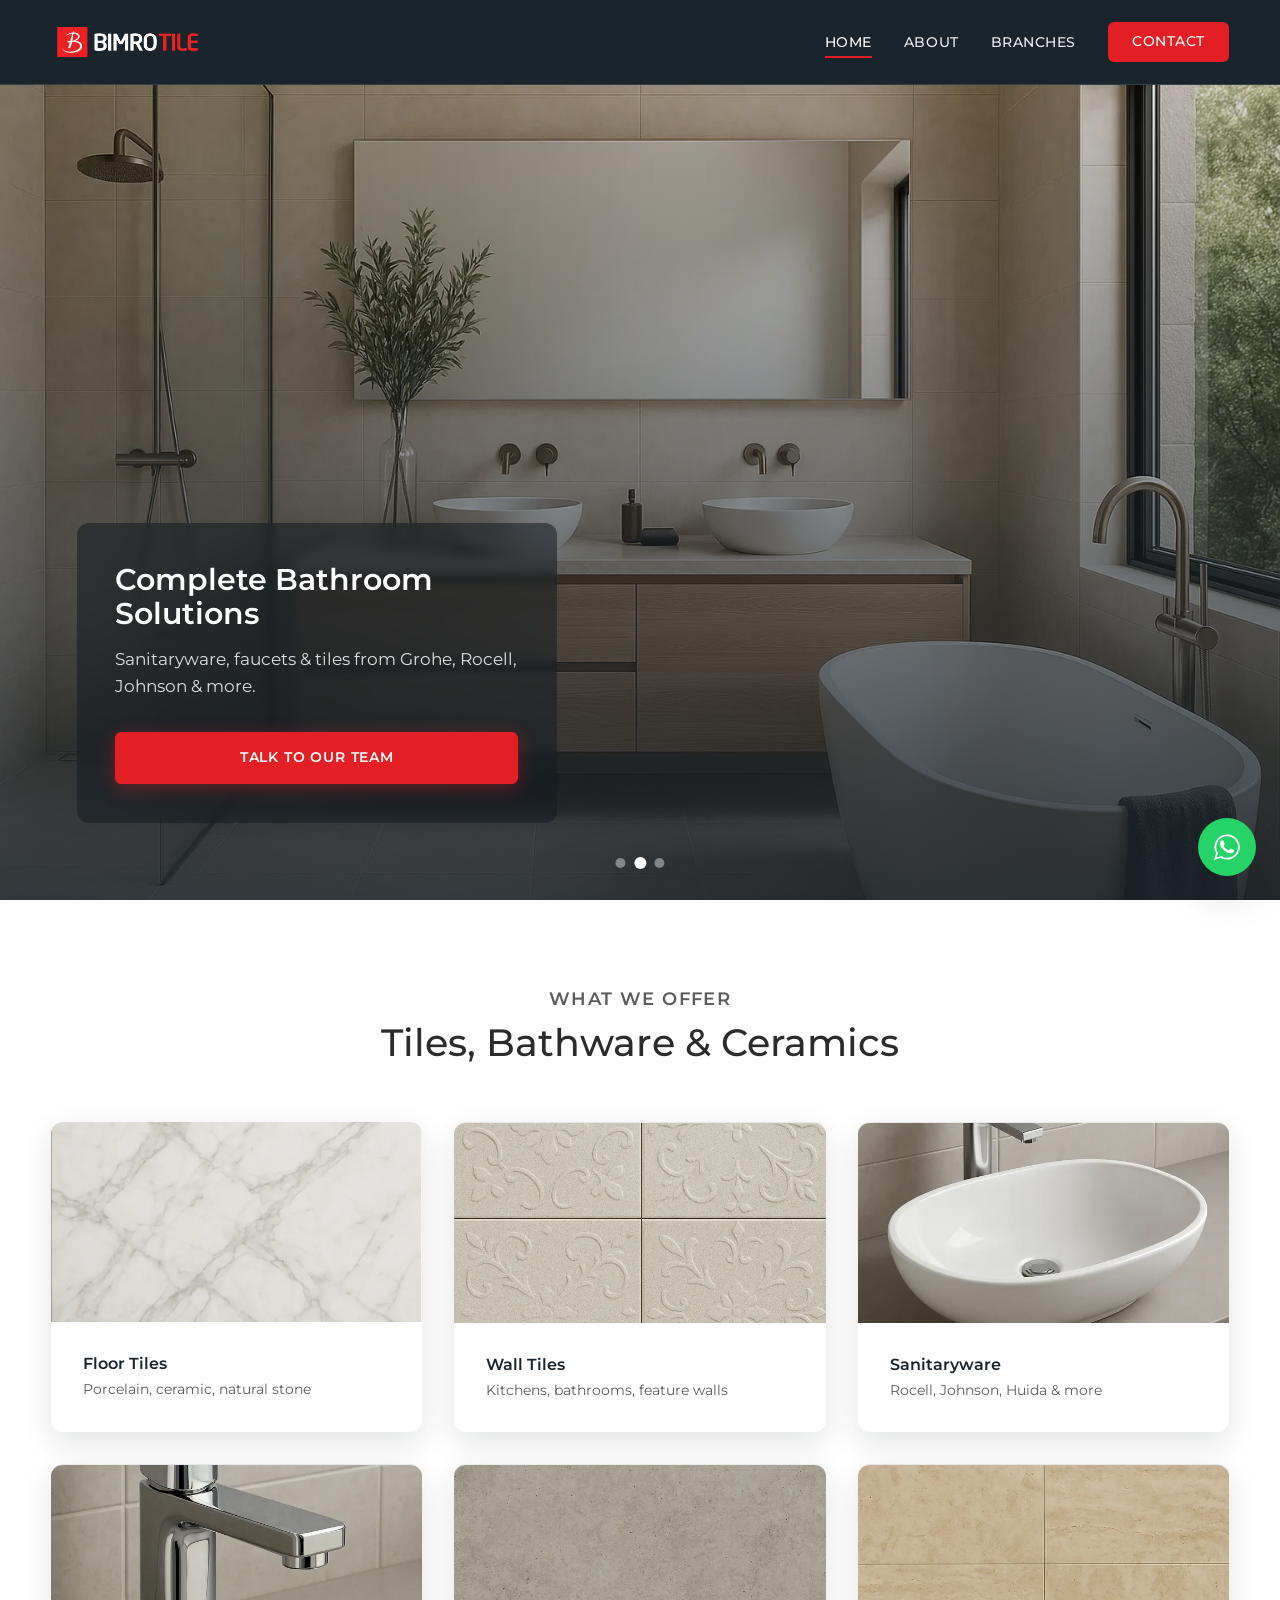
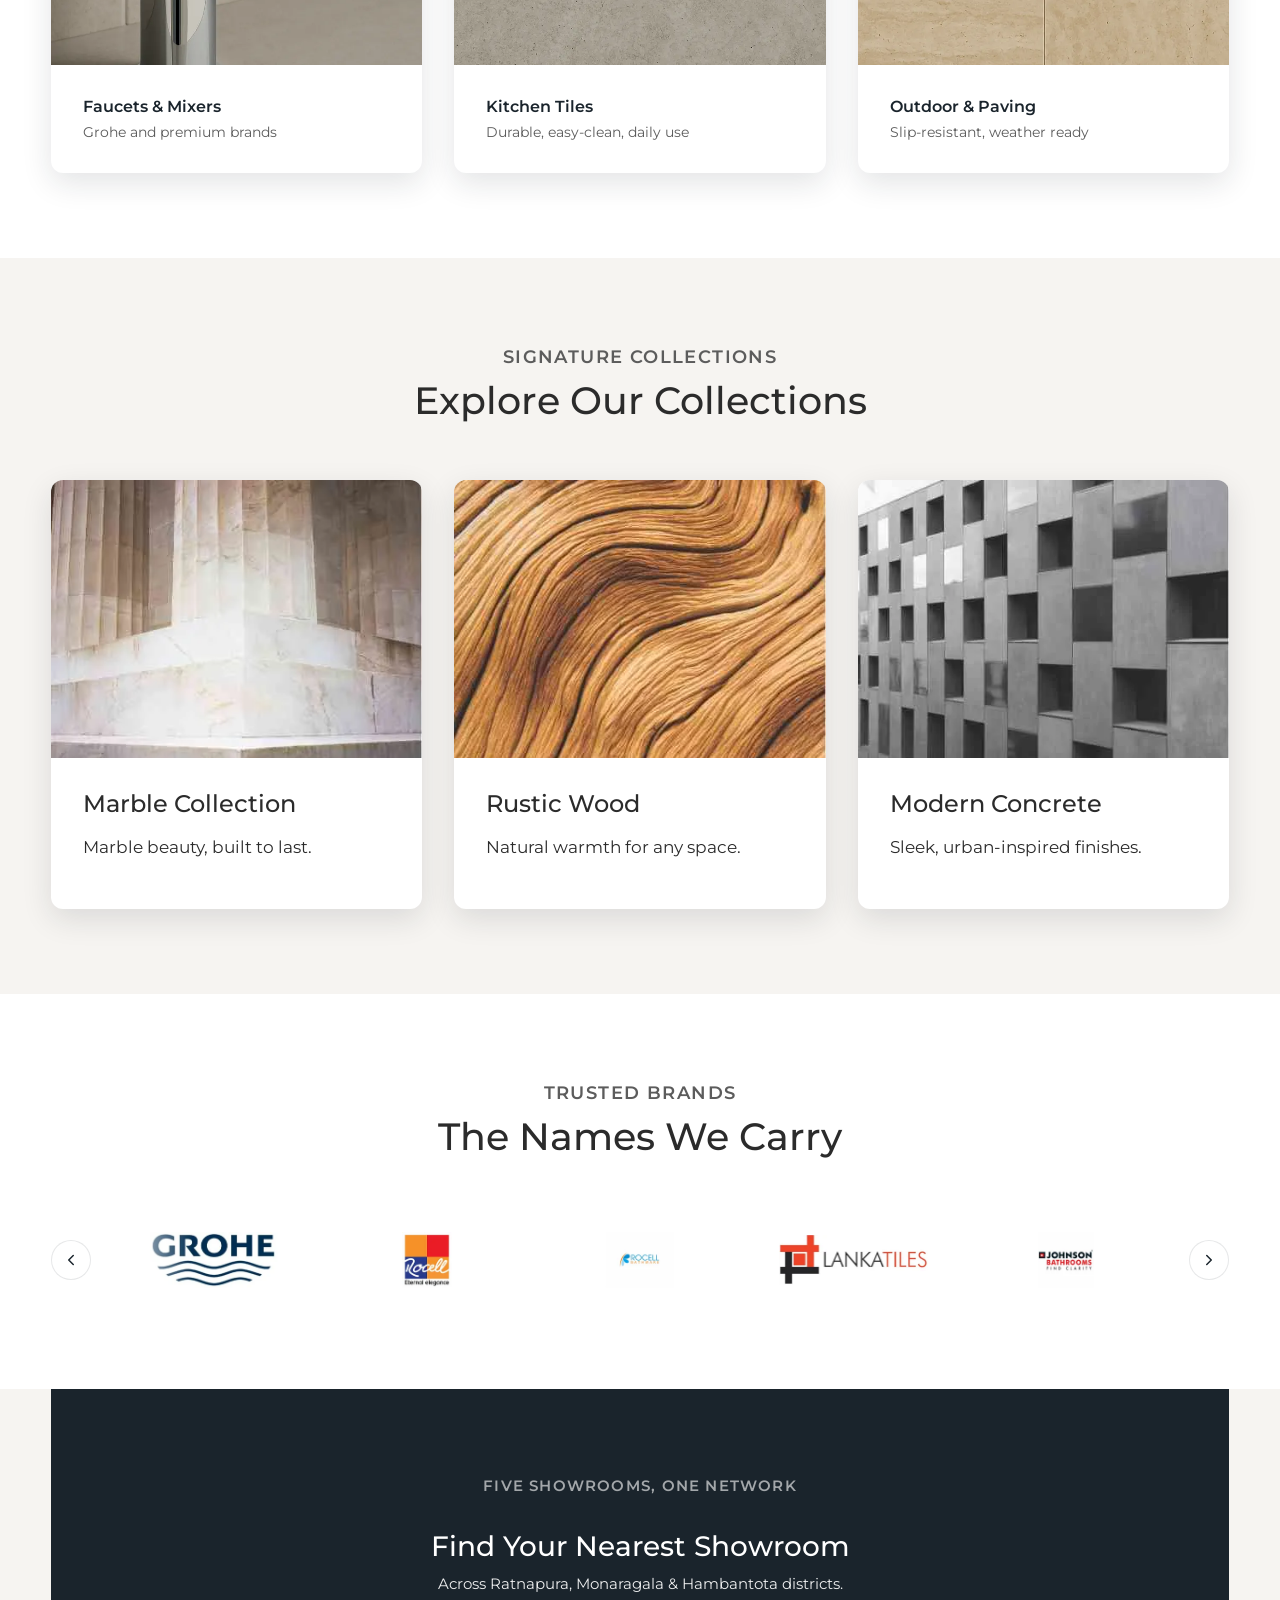
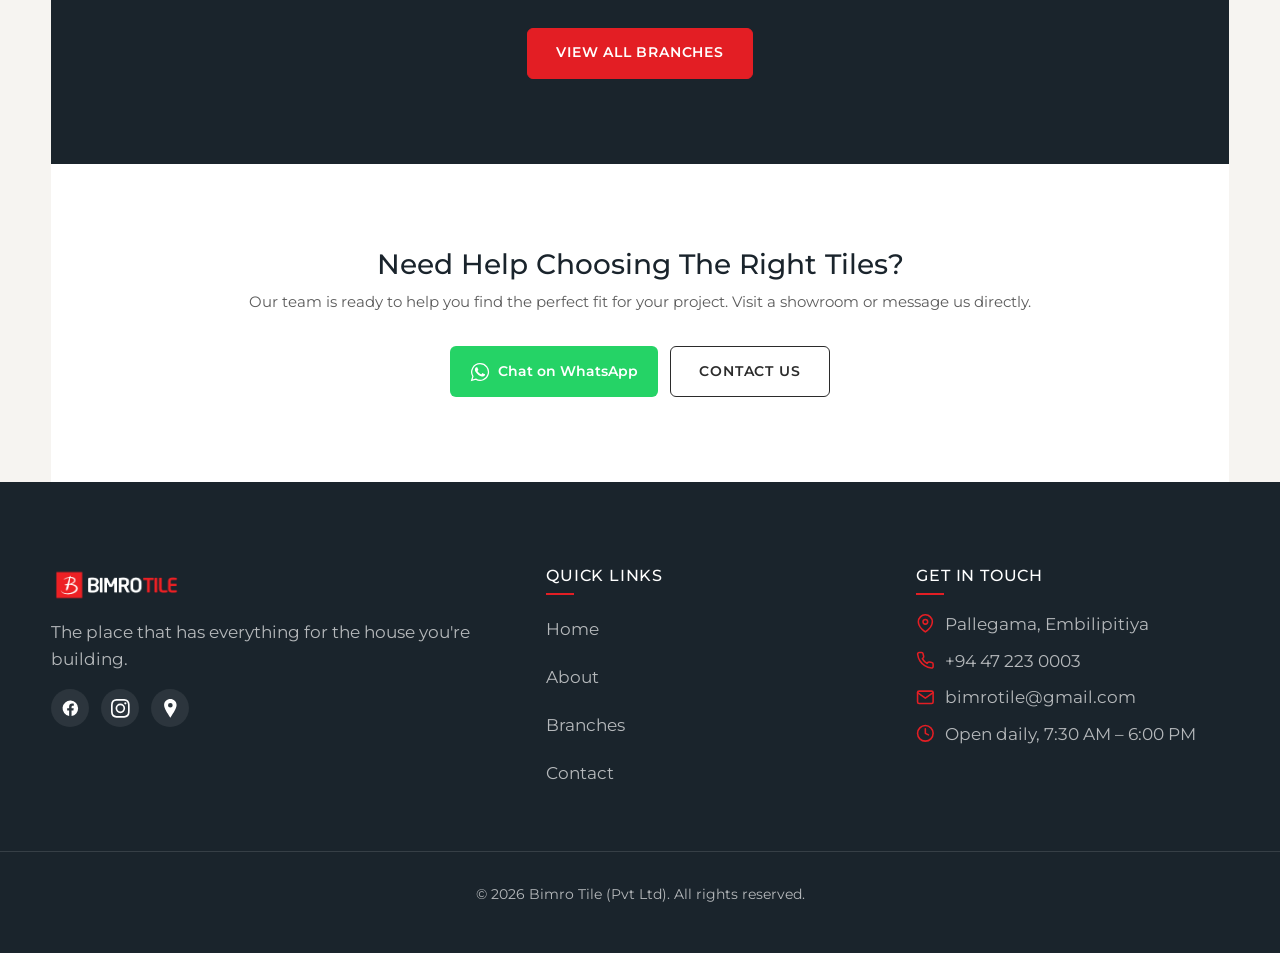
==== index.html @ c06cdf2c "change" ====
<!DOCTYPE html>
<html lang="en">
<head>
  <meta charset="UTF-8">
  <script>document.documentElement.classList.add('js');</script>
  <meta name="viewport" content="width=device-width, initial-scale=1.0">
  <title>Bimro Tile | Premium Tiles, Bathware & Ceramics in Sri Lanka</title>
  <meta name="description" content="Bimro Tile is a leading tile, bathware, and ceramics retailer and wholesaler based in Embilipitiya, with showrooms across the Sabaragamuwa and southern provinces of Sri Lanka.">

  <link rel="icon" href="images/favicons/favicon.ico">
  <link rel="apple-touch-icon" href="images/favicons/apple-touch-icon.png">
  <link rel="manifest" href="site.webmanifest">
  <meta name="theme-color" content="#1a242c">

  <meta property="og:type" content="website">
  <meta property="og:url" content="https://www.bimrotile.com/">
  <meta property="og:title" content="Bimro Tile | Premium Tiles, Bathware & Ceramics in Sri Lanka">
  <meta property="og:description" content="Tiles, bathware, and ceramics for every home and project. Showrooms in Embilipitiya, Pelmadulla, Tissamaharama, Wellawaya and Rakwana.">
  <meta property="og:image" content="https://www.bimrotile.com/images/social-share.jpg">

  <link rel="preconnect" href="https://fonts.googleapis.com">
  <link rel="preconnect" href="https://fonts.gstatic.com" crossorigin>
  <link href="https://fonts.googleapis.com/css2?family=Montserrat:wght@400;500;600;700&display=swap" rel="stylesheet">

  <link rel="stylesheet" href="css/main.css">
  <link rel="stylesheet" href="css/pages/home.css">
</head>
<body>
  <a href="#main-content" class="skip-link">Skip to content</a>

  <a href="https://wa.me/94719069648" class="whatsapp-float" target="_blank" rel="noopener" aria-label="Chat with Bimro Tile on WhatsApp">
    <svg viewBox="0 0 24 24" fill="currentColor" aria-hidden="true"><path d="M17.47 14.38c-.3-.15-1.76-.87-2.03-.97-.27-.1-.47-.15-.67.15-.2.3-.77.97-.95 1.17-.17.2-.35.22-.65.07-1.77-.88-2.93-1.58-4.1-3.58-.31-.53.31-.49.89-1.63.1-.2.05-.37-.05-.52-.1-.15-.67-1.62-.92-2.22-.24-.58-.49-.5-.67-.5-.17 0-.37-.02-.57-.02-.2 0-.52.07-.8.37-.27.3-1.05 1.03-1.05 2.5s1.08 2.9 1.23 3.1c.15.2 2.1 3.2 5.1 4.36 2.5.98 3 .8 3.55.73.55-.07 1.76-.72 2-1.42.25-.7.25-1.3.17-1.42-.07-.13-.27-.2-.57-.35z"/><path d="M12 2a10 10 0 0 0-8.5 15.2L2 22l4.95-1.46A10 10 0 1 0 12 2z" fill="none" stroke="currentColor" stroke-width="1.5"/></svg>
  </a>

  <header class="site-header">
    <div class="container header-bar">
      <a href="index.html" class="site-logo" aria-label="Bimro Tile home">
        <img src="images/logo/bimro-logo.png" alt="Bimro Tile" width="160" height="44">
      </a>

      <nav id="primary-nav" class="primary-nav" aria-label="Primary">
        <ul>
          <li><a href="index.html" aria-current="page">Home</a></li>
          <li><a href="about.html">About</a></li>
          <li><a href="branches.html">Branches</a></li>
          <li><a href="contact.html" class="nav-contact-btn">Contact</a></li>
        </ul>
      </nav>

      <button class="nav-toggle" aria-expanded="false" aria-controls="primary-nav" aria-label="Toggle menu">
        <span class="nav-toggle-bar"></span>
        <span class="nav-toggle-bar"></span>
        <span class="nav-toggle-bar"></span>
      </button>
    </div>
  </header>

  <main id="main-content">
    <!-- Hero -->
    <section class="hero">
      <div class="hero-slider">
        <div class="hero-slide active">
          <picture>
            <source type="image/webp" srcset="images/hero/hero-tile-showcase-800w.webp 800w, images/hero/hero-tile-showcase-1536w.webp 1536w" sizes="100vw">
            <img src="images/hero/hero-tile-showcase-1536w.jpg" srcset="images/hero/hero-tile-showcase-800w.jpg 800w, images/hero/hero-tile-showcase-1536w.jpg 1536w" sizes="100vw" alt="Modern living room with premium floor and wall tiles" class="hero-image" fetchpriority="high">
          </picture>
          <div class="hero-content">
            <div class="hero-content-inner">
              <h1>Everything For The House You're Building</h1>
              <p>Tiles, bathrooms &amp; ceramics across 5 showrooms in Sri Lanka.</p>
              <a href="branches.html" class="btn btn-primary">Find a Showroom</a>
            </div>
          </div>
        </div>
        <div class="hero-slide">
          <picture>
            <source type="image/webp" srcset="images/hero/hero-bathroom-800w.webp 800w, images/hero/hero-bathroom-1536w.webp 1536w" sizes="100vw">
            <img src="images/hero/hero-bathroom-1536w.jpg" srcset="images/hero/hero-bathroom-800w.jpg 800w, images/hero/hero-bathroom-1536w.jpg 1536w" sizes="100vw" alt="Bathroom fitted with modern bathware and tiling" class="hero-image" loading="lazy">
          </picture>
          <div class="hero-content">
            <div class="hero-content-inner">
              <h2>Complete Bathroom Solutions</h2>
              <p>Sanitaryware, faucets &amp; tiles from Grohe, Rocell, Johnson &amp; more.</p>
              <a href="contact.html" class="btn btn-primary">Talk to Our Team</a>
            </div>
          </div>
        </div>
        <div class="hero-slide">
          <picture>
            <source type="image/webp" srcset="images/hero/hero-kitchen-800w.webp 800w, images/hero/hero-kitchen-1536w.webp 1536w" sizes="100vw">
            <img src="images/hero/hero-kitchen-1536w.jpg" srcset="images/hero/hero-kitchen-800w.jpg 800w, images/hero/hero-kitchen-1536w.jpg 1536w" sizes="100vw" alt="Kitchen with durable, stylish tiling" class="hero-image" loading="lazy">
          </picture>
          <div class="hero-content">
            <div class="hero-content-inner">
              <h2>Every Room, Every Surface</h2>
              <p>From kitchens to outdoor spaces, tiles &amp; finishes for your entire build.</p>
              <a href="branches.html" class="btn btn-primary">View All Branches</a>
            </div>
          </div>
        </div>
      </div>
      <div class="hero-dots">
        <span class="hero-dot active" data-slide="0" role="button" aria-label="Slide 1"></span>
        <span class="hero-dot" data-slide="1" role="button" aria-label="Slide 2"></span>
        <span class="hero-dot" data-slide="2" role="button" aria-label="Slide 3"></span>
      </div>
    </section>


    <!-- What We Offer -->
    <section class="offerings bg-surface">
      <div class="container">
        <div class="section-heading" data-reveal>
          <p class="section-title">What We Offer</p>
          <h2>Tiles, Bathware &amp; Ceramics</h2>
        </div>
        <ul class="offerings-list" data-reveal-group>
          <li class="offering-row">
            <div class="offering-thumb">
              <picture>
                <source type="image/webp" srcset="images/products/modern-marble-tile.webp">
                <img src="images/products/modern-marble-tile-fallback.jpg" alt="Floor tiles" loading="lazy" width="700" height="467">
              </picture>
            </div>
            <div class="offering-info">
              <h3>Floor Tiles</h3>
              <p>Porcelain, ceramic, natural stone</p>
            </div>
          </li>
          <li class="offering-row">
            <div class="offering-thumb">
              <picture>
                <source type="image/webp" srcset="images/products/elegant-ceramic-tile.webp">
                <img src="images/products/elegant-ceramic-tile-fallback.jpg" alt="Wall tiles" loading="lazy" width="700" height="467">
              </picture>
            </div>
            <div class="offering-info">
              <h3>Wall Tiles</h3>
              <p>Kitchens, bathrooms, feature walls</p>
            </div>
          </li>
          <li class="offering-row">
            <div class="offering-thumb">
              <picture>
                <source type="image/webp" srcset="images/products/designer-basin.webp">
                <img src="images/products/designer-basin-fallback.jpg" alt="Sanitaryware" loading="lazy" width="700" height="467">
              </picture>
            </div>
            <div class="offering-info">
              <h3>Sanitaryware</h3>
              <p>Rocell, Johnson, Huida &amp; more</p>
            </div>
          </li>
          <li class="offering-row">
            <div class="offering-thumb">
              <picture>
                <source type="image/webp" srcset="images/products/modern-faucet.webp">
                <img src="images/products/modern-faucet-fallback.jpg" alt="Faucets and mixers" loading="lazy" width="700" height="467">
              </picture>
            </div>
            <div class="offering-info">
              <h3>Faucets &amp; Mixers</h3>
              <p>Grohe and premium brands</p>
            </div>
          </li>
          <li class="offering-row">
            <div class="offering-thumb">
              <picture>
                <source type="image/webp" srcset="images/products/concrete-look.webp">
                <img src="images/products/concrete-look-fallback.jpg" alt="Kitchen tiles" loading="lazy" width="700" height="467">
              </picture>
            </div>
            <div class="offering-info">
              <h3>Kitchen Tiles</h3>
              <p>Durable, easy-clean, daily use</p>
            </div>
          </li>
          <li class="offering-row">
            <div class="offering-thumb">
              <picture>
                <source type="image/webp" srcset="images/products/travertine-inspired.webp">
                <img src="images/products/travertine-inspired-fallback.jpg" alt="Outdoor and paving tiles" loading="lazy" width="700" height="467">
              </picture>
            </div>
            <div class="offering-info">
              <h3>Outdoor &amp; Paving</h3>
              <p>Slip-resistant, weather ready</p>
            </div>
          </li>
        </ul>
      </div>
    </section>

    <!-- Signature Collections -->
    <section class="collections">
      <div class="container">
        <div class="section-heading" data-reveal>
          <p class="section-title">Signature Collections</p>
          <h2>Explore Our Collections</h2>
        </div>
        <div class="collections-grid" data-reveal-group>
          <div class="card collection-card">
            <div class="card-media">
              <picture>
                <source type="image/webp" srcset="images/signature-collections/collection-marble.webp">
                <img src="images/signature-collections/collection-marble-fallback.jpg" alt="Marble collection display" loading="lazy" width="700" height="467">
              </picture>
            </div>
            <div class="card-body">
              <h3>Marble Collection</h3>
              <p>Marble beauty, built to last.</p>
            </div>
          </div>
          <div class="card collection-card">
            <div class="card-media">
              <picture>
                <source type="image/webp" srcset="images/signature-collections/collection-rustic-wood.webp">
                <img src="images/signature-collections/collection-rustic-wood-fallback.jpg" alt="Rustic wood collection display" loading="lazy" width="700" height="467">
              </picture>
            </div>
            <div class="card-body">
              <h3>Rustic Wood</h3>
              <p>Natural warmth for any space.</p>
            </div>
          </div>
          <div class="card collection-card">
            <div class="card-media">
              <picture>
                <source type="image/webp" srcset="images/signature-collections/collection-modern-concrete.webp">
                <img src="images/signature-collections/collection-modern-concrete-fallback.jpg" alt="Modern concrete collection display" loading="lazy" width="700" height="467">
              </picture>
            </div>
            <div class="card-body">
              <h3>Modern Concrete</h3>
              <p>Sleek, urban-inspired finishes.</p>
            </div>
          </div>
        </div>
      </div>
    </section>

    <!-- Brands -->
    <section class="brands bg-surface">
      <div class="container">
        <div class="section-heading" data-reveal>
          <p class="section-title">Trusted Brands</p>
          <h2>The Names We Carry</h2>
        </div>
        <div class="brands-carousel">
          <button class="brands-arrow brands-prev" aria-label="Previous brands">
            <svg viewBox="0 0 24 24" fill="none" stroke="currentColor" stroke-width="2" stroke-linecap="round" stroke-linejoin="round" aria-hidden="true"><path d="M15 18l-6-6 6-6"/></svg>
          </button>
          <div class="brands-wrapper">
            <div class="brands-track">
              <div class="brand-item"><img src="images/brands/grohe-optimized.webp" alt="Grohe" loading="lazy"></div>
              <div class="brand-item"><img src="images/brands/rocell-optimized.webp" alt="Rocell" loading="lazy"></div>
              <div class="brand-item"><img src="images/brands/rocell-bathware-optimized.webp" alt="Rocell Bathware" loading="lazy"></div>
              <div class="brand-item"><img src="images/brands/lanka-tiles-optimized.webp" alt="Lanka Tiles" loading="lazy"></div>
              <div class="brand-item"><img src="images/brands/johnson-bathrooms-optimized.webp" alt="Johnson Bathrooms" loading="lazy"></div>
              <div class="brand-item"><img src="images/brands/macktiles-optimized.webp" alt="Macktiles" loading="lazy"></div>
              <div class="brand-item"><img src="images/brands/desigle-optimized.webp" alt="Desigle" loading="lazy"></div>
              <div class="brand-item"><img src="images/brands/huida-optimized.webp" alt="Huida" loading="lazy"></div>
              <div class="brand-item"><img src="images/brands/s-lon-optimized.webp" alt="S-Lon" loading="lazy"></div>
              <div class="brand-item"><img src="images/brands/union-optimized.webp" alt="Union" loading="lazy"></div>
            </div>
          </div>
          <button class="brands-arrow brands-next" aria-label="Next brands">
            <svg viewBox="0 0 24 24" fill="none" stroke="currentColor" stroke-width="2" stroke-linecap="round" stroke-linejoin="round" aria-hidden="true"><path d="M9 18l6-6-6-6"/></svg>
          </button>
        </div>
      </div>
    </section>

    <!-- CTA -->
    <section class="cta">
      <div class="container" data-reveal>
        <div class="cta-dual">
          <div class="cta-block cta-block--wa">
            <p class="section-title">Five Showrooms, One Network</p>
            <h2>Find Your Nearest Showroom</h2>
            <p>Across Ratnapura, Monaragala &amp; Hambantota districts.</p>
            <a href="branches.html" class="btn btn-primary">View All Branches</a>
          </div>
          <div class="cta-block cta-block--visit">
            <h2>Need Help Choosing The Right Tiles?</h2>
            <p>Our team is ready to help you find the perfect fit for your project. Visit a showroom or message us directly.</p>
            <div class="cta-button-group">
              <a href="https://wa.me/94719069648" class="btn-wa btn-wa--green" target="_blank" rel="noopener"><svg class="wa-logo" viewBox="0 0 24 24" fill="currentColor" aria-hidden="true"><path d="M17.47 14.38c-.3-.15-1.76-.87-2.03-.97-.27-.1-.47-.15-.67.15-.2.3-.77.97-.95 1.17-.17.2-.35.22-.65.07-1.77-.88-2.93-1.58-4.1-3.58-.31-.53.31-.49.89-1.63.1-.2.05-.37-.05-.52-.1-.15-.67-1.62-.92-2.22-.24-.58-.49-.5-.67-.5-.17 0-.37-.02-.57-.02-.2 0-.52.07-.8.37-.27.3-1.05 1.03-1.05 2.5s1.08 2.9 1.23 3.1c.15.2 2.1 3.2 5.1 4.36 2.5.98 3 .8 3.55.73.55-.07 1.76-.72 2-1.42.25-.7.25-1.3.17-1.42-.07-.13-.27-.2-.57-.35z"/><path d="M12 2a10 10 0 0 0-8.5 15.2L2 22l4.95-1.46A10 10 0 1 0 12 2z" fill="none" stroke="currentColor" stroke-width="1.5"/></svg>Chat on WhatsApp</a>
              <a href="contact.html" class="btn btn-secondary">Contact Us</a>
            </div>
          </div>
        </div>
      </div>
    </section>
  </main>

  <footer class="site-footer">
    <div class="container">

      <!-- Mobile-only: compact brand bar -->
      <div class="footer-mobile-header">
        <img src="images/logo/bimro-logo.png" alt="Bimro Tile" width="120" height="33">
        <div class="footer-social">
          <a href="https://www.facebook.com/bimrotile" target="_blank" rel="noopener" aria-label="Bimro Tile on Facebook">
            <svg class="icon" viewBox="0 0 24 24" fill="currentColor" aria-hidden="true"><path d="M22 12a10 10 0 1 0-11.56 9.88v-6.99H7.9V12h2.54V9.8c0-2.5 1.49-3.89 3.78-3.89 1.1 0 2.24.2 2.24.2v2.46h-1.26c-1.24 0-1.63.77-1.63 1.56V12h2.78l-.44 2.89h-2.34v6.99A10 10 0 0 0 22 12z"/></svg>
          </a>
          <a href="https://www.instagram.com/bimrotile" target="_blank" rel="noopener" aria-label="Bimro Tile on Instagram">
            <svg class="icon" viewBox="0 0 24 24" fill="currentColor" aria-hidden="true"><path d="M12 2.163c3.204 0 3.584.012 4.85.07 3.252.148 4.771 1.691 4.919 4.919.058 1.265.069 1.645.069 4.849 0 3.205-.012 3.584-.069 4.849-.149 3.225-1.664 4.771-4.919 4.919-1.266.058-1.644.07-4.85.07-3.204 0-3.584-.012-4.849-.07-3.26-.149-4.771-1.699-4.919-4.92-.058-1.265-.07-1.644-.07-4.849 0-3.204.013-3.583.07-4.849.149-3.227 1.664-4.771 4.919-4.919 1.266-.057 1.645-.069 4.849-.069zM12 0C8.741 0 8.333.014 7.053.072 2.695.272.273 2.69.073 7.052.014 8.333 0 8.741 0 12c0 3.259.014 3.668.072 4.948.2 4.358 2.618 6.78 6.98 6.98C8.333 23.986 8.741 24 12 24c3.259 0 3.668-.014 4.948-.072 4.354-.2 6.782-2.618 6.979-6.98.059-1.28.073-1.689.073-4.948 0-3.259-.014-3.667-.072-4.947-.196-4.354-2.617-6.78-6.979-6.98C15.668.014 15.259 0 12 0zm0 5.838a6.162 6.162 0 1 0 0 12.324 6.162 6.162 0 0 0 0-12.324zM12 16a4 4 0 1 1 0-8 4 4 0 0 1 0 8zm6.406-11.845a1.44 1.44 0 1 0 0 2.881 1.44 1.44 0 0 0 0-2.881z"/></svg>
          </a>
          <a href="https://maps.app.goo.gl/Rsxf3moLkCSfH7wA9" target="_blank" rel="noopener" aria-label="Find Bimro Tile on Google Maps">
            <svg class="icon" viewBox="0 0 24 24" fill="currentColor" aria-hidden="true"><path d="M12 0C7.802 0 4 3.403 4 7.602 4 11.8 7.469 16.812 12 24c4.531-7.188 8-12.2 8-16.398C20 3.403 16.199 0 12 0zm0 11a3 3 0 1 1 0-6 3 3 0 0 1 0 6z"/></svg>
          </a>
        </div>
      </div>
      <p class="footer-mobile-tagline">The place that has everything for the house you're building.</p>

      <!-- Mobile-only: 2x2 action grid -->
      <div class="footer-action-grid">
        <a href="tel:+94472230003" class="footer-action-card">
          <svg class="icon" viewBox="0 0 24 24" fill="none" stroke="currentColor" stroke-width="2" stroke-linecap="round" stroke-linejoin="round" aria-hidden="true"><path d="M22 16.92v3a2 2 0 0 1-2.18 2 19.79 19.79 0 0 1-8.63-3.07 19.5 19.5 0 0 1-6-6 19.79 19.79 0 0 1-3.07-8.67A2 2 0 0 1 4.11 2h3a2 2 0 0 1 2 1.72c.127.96.361 1.903.7 2.81a2 2 0 0 1-.45 2.11L8.09 9.91a16 16 0 0 0 6 6l1.27-1.27a2 2 0 0 1 2.11-.45c.907.339 1.85.573 2.81.7A2 2 0 0 1 22 16.92z"/></svg>
          <span>Call Us</span>
        </a>
        <a href="https://wa.me/94719069648" class="footer-action-card" target="_blank" rel="noopener">
          <svg class="icon" viewBox="0 0 24 24" fill="currentColor" aria-hidden="true"><path d="M17.47 14.38c-.3-.15-1.76-.87-2.03-.97-.27-.1-.47-.15-.67.15-.2.3-.77.97-.95 1.17-.17.2-.35.22-.65.07-1.77-.88-2.93-1.58-4.1-3.58-.31-.53.31-.49.89-1.63.1-.2.05-.37-.05-.52-.1-.15-.67-1.62-.92-2.22-.24-.58-.49-.5-.67-.5-.17 0-.37-.02-.57-.02-.2 0-.52.07-.8.37-.27.3-1.05 1.03-1.05 2.5s1.08 2.9 1.23 3.1c.15.2 2.1 3.2 5.1 4.36 2.5.98 3 .8 3.55.73.55-.07 1.76-.72 2-1.42.25-.7.25-1.3.17-1.42-.07-.13-.27-.2-.57-.35z"/><path d="M12 2a10 10 0 0 0-8.5 15.2L2 22l4.95-1.46A10 10 0 1 0 12 2z" fill="none" stroke="currentColor" stroke-width="1.5"/></svg>
          <span>WhatsApp</span>
        </a>
        <a href="mailto:bimrotile@gmail.com" class="footer-action-card">
          <svg class="icon" viewBox="0 0 24 24" fill="none" stroke="currentColor" stroke-width="2" stroke-linecap="round" stroke-linejoin="round" aria-hidden="true"><path d="M22 6 12 13 2 6"/><rect x="2" y="4" width="20" height="16" rx="2"/></svg>
          <span>Email</span>
        </a>
        <a href="https://maps.app.goo.gl/Rsxf3moLkCSfH7wA9" class="footer-action-card" target="_blank" rel="noopener">
          <svg class="icon" viewBox="0 0 24 24" fill="none" stroke="currentColor" stroke-width="2" stroke-linecap="round" stroke-linejoin="round" aria-hidden="true"><path d="M21 10c0 7-9 13-9 13s-9-6-9-13a9 9 0 1 1 18 0z"/><circle cx="12" cy="10" r="3"/></svg>
          <span>Directions</span>
        </a>
      </div>

      <!-- Mobile-only: horizontal nav -->
      <nav class="footer-mobile-nav" aria-label="Site pages">
        <a href="index.html">Home</a>
        <a href="about.html">About</a>
        <a href="branches.html">Branches</a>
        <a href="contact.html">Contact</a>
      </nav>

      <!-- Desktop-only: full 3-column grid -->
      <div class="footer-grid">
        <div class="footer-brand">
          <img src="images/logo/bimro-logo.png" alt="Bimro Tile" width="160" height="44">
          <p>The place that has everything for the house you're building.</p>
          <div class="footer-social">
            <a href="https://www.facebook.com/bimrotile" target="_blank" rel="noopener" aria-label="Bimro Tile on Facebook">
              <svg class="icon" viewBox="0 0 24 24" fill="currentColor" aria-hidden="true"><path d="M22 12a10 10 0 1 0-11.56 9.88v-6.99H7.9V12h2.54V9.8c0-2.5 1.49-3.89 3.78-3.89 1.1 0 2.24.2 2.24.2v2.46h-1.26c-1.24 0-1.63.77-1.63 1.56V12h2.78l-.44 2.89h-2.34v6.99A10 10 0 0 0 22 12z"/></svg>
            </a>
            <a href="https://www.instagram.com/bimrotile" target="_blank" rel="noopener" aria-label="Bimro Tile on Instagram">
              <svg class="icon" viewBox="0 0 24 24" fill="currentColor" aria-hidden="true"><path d="M12 2.163c3.204 0 3.584.012 4.85.07 3.252.148 4.771 1.691 4.919 4.919.058 1.265.069 1.645.069 4.849 0 3.205-.012 3.584-.069 4.849-.149 3.225-1.664 4.771-4.919 4.919-1.266.058-1.644.07-4.85.07-3.204 0-3.584-.012-4.849-.07-3.26-.149-4.771-1.699-4.919-4.92-.058-1.265-.07-1.644-.07-4.849 0-3.204.013-3.583.07-4.849.149-3.227 1.664-4.771 4.919-4.919 1.266-.057 1.645-.069 4.849-.069zM12 0C8.741 0 8.333.014 7.053.072 2.695.272.273 2.69.073 7.052.014 8.333 0 8.741 0 12c0 3.259.014 3.668.072 4.948.2 4.358 2.618 6.78 6.98 6.98C8.333 23.986 8.741 24 12 24c3.259 0 3.668-.014 4.948-.072 4.354-.2 6.782-2.618 6.979-6.98.059-1.28.073-1.689.073-4.948 0-3.259-.014-3.667-.072-4.947-.196-4.354-2.617-6.78-6.979-6.98C15.668.014 15.259 0 12 0zm0 5.838a6.162 6.162 0 1 0 0 12.324 6.162 6.162 0 0 0 0-12.324zM12 16a4 4 0 1 1 0-8 4 4 0 0 1 0 8zm6.406-11.845a1.44 1.44 0 1 0 0 2.881 1.44 1.44 0 0 0 0-2.881z"/></svg>
            </a>
            <a href="https://maps.app.goo.gl/Rsxf3moLkCSfH7wA9" target="_blank" rel="noopener" aria-label="Find Bimro Tile on Google Maps">
              <svg class="icon" viewBox="0 0 24 24" fill="currentColor" aria-hidden="true"><path d="M12 0C7.802 0 4 3.403 4 7.602 4 11.8 7.469 16.812 12 24c4.531-7.188 8-12.2 8-16.398C20 3.403 16.199 0 12 0zm0 11a3 3 0 1 1 0-6 3 3 0 0 1 0 6z"/></svg>
            </a>
          </div>
        </div>

        <div>
          <h3 class="footer-heading">Quick Links</h3>
          <ul class="footer-links">
            <li><a href="index.html">Home</a></li>
            <li><a href="about.html">About</a></li>
            <li><a href="branches.html">Branches</a></li>
            <li><a href="contact.html">Contact</a></li>
          </ul>
        </div>

        <div>
          <h3 class="footer-heading">Get in Touch</h3>
          <div class="footer-contact-item">
            <svg class="icon" viewBox="0 0 24 24" fill="none" stroke="currentColor" stroke-width="2" stroke-linecap="round" stroke-linejoin="round" aria-hidden="true"><path d="M21 10c0 7-9 13-9 13s-9-6-9-13a9 9 0 1 1 18 0z"/><circle cx="12" cy="10" r="3"/></svg>
            <span>Pallegama, Embilipitiya</span>
          </div>
          <div class="footer-contact-item">
            <svg class="icon" viewBox="0 0 24 24" fill="none" stroke="currentColor" stroke-width="2" stroke-linecap="round" stroke-linejoin="round" aria-hidden="true"><path d="M22 16.92v3a2 2 0 0 1-2.18 2 19.79 19.79 0 0 1-8.63-3.07 19.5 19.5 0 0 1-6-6 19.79 19.79 0 0 1-3.07-8.67A2 2 0 0 1 4.11 2h3a2 2 0 0 1 2 1.72c.127.96.361 1.903.7 2.81a2 2 0 0 1-.45 2.11L8.09 9.91a16 16 0 0 0 6 6l1.27-1.27a2 2 0 0 1 2.11-.45c.907.339 1.85.573 2.81.7A2 2 0 0 1 22 16.92z"/></svg>
            <a href="tel:+94472230003">+94 47 223 0003</a>
          </div>
          <div class="footer-contact-item">
            <svg class="icon" viewBox="0 0 24 24" fill="none" stroke="currentColor" stroke-width="2" stroke-linecap="round" stroke-linejoin="round" aria-hidden="true"><path d="M22 6 12 13 2 6"/><rect x="2" y="4" width="20" height="16" rx="2"/></svg>
            <a href="mailto:bimrotile@gmail.com">bimrotile@gmail.com</a>
          </div>
          <div class="footer-contact-item">
            <svg class="icon" viewBox="0 0 24 24" fill="none" stroke="currentColor" stroke-width="2" stroke-linecap="round" stroke-linejoin="round" aria-hidden="true"><circle cx="12" cy="12" r="10"/><path d="M12 6v6l4 2"/></svg>
            <span>Open daily, 7:30 AM – 6:00 PM</span>
          </div>
        </div>
      </div>

      </div><!-- /footer-grid -->

      <div class="footer-bottom">
        <p class="footer-hours-mobile">Open daily, 7:30 AM – 6:00 PM</p>
        <p>&copy; <span id="year">2026</span> Bimro Tile (Pvt Ltd). All rights reserved.</p>
      </div>
    </div>
  </footer>

  <script src="js/main.js"></script>
  <script src="js/pages/home.js"></script>
  <script>document.getElementById('year').textContent = new Date().getFullYear();</script>
</body>
</html>
---- css/main.css ----
/*
 * Bimro Tile - Global Stylesheet
 * Plain CSS, no build step. Loaded on every page via <link>.
 * Page-specific styles live in css/pages/*.css, loaded after this file.
 */

/* ==========================================
   Design Tokens
   ========================================== */
:root {
  /* Brand colors */
  --color-navy: #1a242c;
  --color-navy-soft: #232f39;
  --color-red: #e31e24;
  --color-red-dark: #c51a1f;
  --color-cream: #f6f4f1;
  --color-white: #ffffff;

  /* Semantic colors */
  --color-bg-alt: var(--color-cream);
  --color-surface: var(--color-white);
  --color-text-on-dark: rgba(255, 255, 255, 0.92);
  --color-text-on-dark-muted: rgba(255, 255, 255, 0.68);
  --color-text-on-light: #2b2b2b;
  --color-text-on-light-muted: #5c5c5c;
  --color-border-on-dark: rgba(255, 255, 255, 0.12);
  --color-border-on-light: rgba(26, 36, 44, 0.1);

  /* Typography */
  --font-primary: "Montserrat", -apple-system, BlinkMacSystemFont, sans-serif;
  --step-fluid-h1: clamp(2.25rem, 1.7rem + 2vw, 3.5rem);
  --step-fluid-h2: clamp(1.75rem, 1.4rem + 1.2vw, 2.5rem);
  --step-fluid-h3: clamp(1.25rem, 1.1rem + 0.5vw, 1.5rem);
  --step-fluid-body: clamp(1rem, 0.95rem + 0.2vw, 1.0625rem);

  /* Spacing */
  --space-xs: 0.5rem;
  --space-sm: 1rem;
  --space-md: clamp(1.5rem, 1.2rem + 1vw, 2.5rem);
  --space-lg: clamp(2.5rem, 2rem + 2vw, 4rem);
  --space-xl: clamp(3.5rem, 2.5rem + 3.5vw, 6.5rem);

  /* Shape & motion */
  --radius-sm: 6px;
  --radius-md: 12px;
  --shadow-soft: 0 10px 30px rgba(26, 36, 44, 0.12);
  --shadow-lift: 0 18px 40px rgba(26, 36, 44, 0.18);
  --ease-standard: cubic-bezier(0.4, 0, 0.2, 1);
  --duration-fast: 0.2s;
  --duration-base: 0.35s;
  --duration-slow: 0.6s;

  --container-width: 1280px;
  --header-height: 84px;
  --header-height-scrolled: 64px;
}

/* ==========================================
   Reset & Base
   ========================================== */
*,
*::before,
*::after {
  margin: 0;
  padding: 0;
  box-sizing: border-box;
}

html {
  scroll-behavior: smooth;
}

body {
  font-family: var(--font-primary);
  background-color: var(--color-bg-alt);
  color: var(--color-text-on-light);
  line-height: 1.6;
  font-size: var(--step-fluid-body);
  overflow-x: hidden;
}

img,
picture {
  max-width: 100%;
  display: block;
}

.icon {
  width: 1.1em;
  height: 1.1em;
  flex-shrink: 0;
}

h1,
h2,
h3,
h4 {
  font-weight: 500;
  line-height: 1.15;
  margin-bottom: var(--space-sm);
}

h1 {
  font-size: var(--step-fluid-h1);
  font-weight: 600;
}

h2 {
  font-size: var(--step-fluid-h2);
}

h3 {
  font-size: var(--step-fluid-h3);
}

p {
  margin-bottom: var(--space-sm);
}

a {
  color: var(--color-navy);
  text-decoration: none;
  transition: color var(--duration-fast) var(--ease-standard);
}

a:hover {
  color: var(--color-red);
}

button {
  font-family: inherit;
}

.container {
  width: 92%;
  max-width: var(--container-width);
  margin-inline: auto;
}

main {
  display: block;
  padding-top: var(--header-height);
}

section {
  padding-block: var(--space-xl);
}

@media (max-width: 599px) {
  section {
    padding-block: var(--space-lg);
  }
}

.section-title {
  text-align: center;
  text-transform: uppercase;
  letter-spacing: 0.08em;
  font-size: 1.1rem;
  font-weight: 600;
  color: var(--color-red);
  margin-bottom: var(--space-xs);
}

.section-heading {
  text-align: center;
  margin-bottom: var(--space-lg);
}

.section-heading h2 {
  margin-bottom: var(--space-xs);
}

.section-heading p {
  max-width: 42rem;
  margin-inline: auto;
  color: var(--color-text-on-light-muted);
}

.visually-hidden {
  position: absolute;
  width: 1px;
  height: 1px;
  overflow: hidden;
  clip: rect(0 0 0 0);
  white-space: nowrap;
}

.skip-link {
  position: absolute;
  left: -9999px;
  top: 0;
  background: var(--color-red);
  color: var(--color-white);
  padding: 0.75rem 1.25rem;
  z-index: 1000;
  border-radius: 0 0 var(--radius-sm) 0;
}

.skip-link:focus {
  left: 0;
}

/* ==========================================
   Buttons
   ========================================== */
.btn {
  display: inline-flex;
  align-items: center;
  gap: 0.5rem;
  padding: 0.85rem 1.75rem;
  font-size: 0.85rem;
  font-weight: 600;
  letter-spacing: 0.06em;
  text-transform: uppercase;
  border-radius: var(--radius-sm);
  border: 1px solid transparent;
  cursor: pointer;
  transition: transform var(--duration-fast) var(--ease-standard),
    background-color var(--duration-fast) var(--ease-standard),
    box-shadow var(--duration-fast) var(--ease-standard),
    color var(--duration-fast) var(--ease-standard);
}

.btn:hover {
  transform: translateY(-2px);
}

.btn-primary {
  background-color: var(--color-red);
  border-color: var(--color-red);
  color: var(--color-white);
}

.btn-primary:hover {
  background-color: var(--color-red-dark);
  border-color: var(--color-red-dark);
  color: var(--color-white);
  box-shadow: var(--shadow-soft);
}

.btn-secondary {
  background-color: transparent;
  border-color: currentColor;
  color: inherit;
}

.btn-secondary:hover {
  background-color: var(--color-navy);
  border-color: var(--color-navy);
  color: var(--color-white);
}

.btn-whatsapp {
  background-color: #25d366;
  border-color: #25d366;
  color: var(--color-white);
}

.btn-whatsapp:hover {
  background-color: #20ba5c;
  border-color: #20ba5c;
  color: var(--color-white);
  box-shadow: var(--shadow-soft);
}

.btn-ghost-on-dark {
  background-color: transparent;
  border-color: var(--color-border-on-dark);
  color: var(--color-text-on-dark);
}

.btn-ghost-on-dark:hover {
  background-color: rgba(255, 255, 255, 0.1);
  border-color: rgba(255, 255, 255, 0.3);
  color: var(--color-white);
}

.btn-navy {
  background-color: var(--color-navy);
  border-color: var(--color-navy);
  color: var(--color-white);
}

.btn-navy:hover {
  background-color: var(--color-navy-soft);
  border-color: var(--color-navy-soft);
  color: var(--color-white);
  box-shadow: var(--shadow-soft);
}

/* ==========================================
   Header
   ========================================== */
.site-header {
  position: fixed;
  left: 0;
  right: 0;
  top: 0;
  z-index: 100;
  background-color: var(--color-navy);
  border-bottom: 1px solid var(--color-border-on-dark);
  transition: background-color var(--duration-base) var(--ease-standard),
    box-shadow var(--duration-base) var(--ease-standard);
}

.site-header.is-scrolled {
  background-color: rgba(26, 36, 44, 0.97);
  box-shadow: var(--shadow-soft);
}

.header-bar {
  display: flex;
  align-items: center;
  justify-content: space-between;
  height: var(--header-height);
  transition: height var(--duration-base) var(--ease-standard);
}

.site-header.is-scrolled .header-bar {
  height: var(--header-height-scrolled);
}

.site-logo {
  display: flex;
  align-items: center;
}

.site-logo img {
  height: 42px;
  width: auto;
  transition: height var(--duration-base) var(--ease-standard);
}

.site-header.is-scrolled .site-logo img {
  height: 34px;
}

/* ==========================================
   Navigation (mobile-first: off-canvas panel by default)
   ========================================== */
.nav-toggle {
  display: flex;
  flex-direction: column;
  align-items: center;
  justify-content: center;
  gap: 5px;
  width: 44px;
  height: 44px;
  background: none;
  border: none;
  cursor: pointer;
  z-index: 110;
}

.nav-toggle-bar {
  width: 22px;
  height: 2px;
  background-color: var(--color-white);
  border-radius: 2px;
  transition: transform var(--duration-base) var(--ease-standard),
    opacity var(--duration-base) var(--ease-standard);
}

.nav-toggle[aria-expanded="true"] .nav-toggle-bar:nth-child(1) {
  transform: translateY(7px) rotate(45deg);
}

.nav-toggle[aria-expanded="true"] .nav-toggle-bar:nth-child(2) {
  opacity: 0;
}

.nav-toggle[aria-expanded="true"] .nav-toggle-bar:nth-child(3) {
  transform: translateY(-7px) rotate(-45deg);
}

.primary-nav {
  position: fixed;
  inset: var(--header-height) 0 0 0;
  background-color: var(--color-navy);
  padding: var(--space-lg) var(--space-md);
  transform: translateY(-8px);
  opacity: 0;
  visibility: hidden;
  pointer-events: none;
  transition: opacity var(--duration-base) var(--ease-standard),
    transform var(--duration-base) var(--ease-standard),
    visibility var(--duration-base);
  overflow-y: auto;
  z-index: 99;
}

.primary-nav.is-open {
  opacity: 1;
  transform: translateY(0);
  visibility: visible;
  pointer-events: auto;
}

.site-header.is-scrolled .primary-nav {
  top: var(--header-height-scrolled);
}

.primary-nav ul {
  list-style: none;
  display: flex;
  flex-direction: column;
  gap: var(--space-md);
}

.primary-nav a {
  display: inline-block;
  position: relative;
  color: var(--color-text-on-dark);
  font-size: 1.4rem;
  font-weight: 500;
  text-transform: uppercase;
  letter-spacing: 0.04em;
}

.primary-nav a::after {
  content: "";
  position: absolute;
  left: 0;
  bottom: -4px;
  width: 0;
  height: 2px;
  background-color: var(--color-red);
  transition: width var(--duration-base) var(--ease-standard);
}

.primary-nav a:hover::after,
.primary-nav a[aria-current="page"]::after {
  width: 100%;
}

.primary-nav a[aria-current="page"] {
  color: var(--color-white);
}

.primary-nav .nav-contact-btn {
  display: inline-flex;
  margin-top: var(--space-sm);
}

@media (min-width: 992px) {
  .nav-toggle {
    display: none;
  }

  .primary-nav {
    position: static;
    inset: auto;
    background: none;
    padding: 0;
    transform: none;
    opacity: 1;
    visibility: visible;
    pointer-events: auto;
    overflow: visible;
  }

  .primary-nav ul {
    flex-direction: row;
    align-items: center;
    gap: var(--space-md);
  }

  .primary-nav a {
    font-size: 0.85rem;
    font-weight: 500;
  }

  .primary-nav .nav-contact-btn {
    margin-top: 0;
    padding: 0.6rem 1.5rem;
    background-color: var(--color-red);
    color: var(--color-white) !important;
    border-radius: var(--radius-sm);
  }

  .primary-nav .nav-contact-btn::after {
    display: none;
  }

  .primary-nav .nav-contact-btn:hover {
    background-color: var(--color-red-dark);
  }
}

/* ==========================================
   CTA — dual block (shared across all pages)
   ========================================== */
.cta-dual {
  display: grid;
  grid-template-columns: 1fr;
  gap: var(--space-md);
}

.cta-block {
  border-radius: var(--radius-md);
  padding: var(--space-lg) var(--space-md);
  text-align: center;
}

.cta-block h2 {
  font-size: clamp(1.25rem, 3vw, 1.75rem);
  margin-bottom: 0.5rem;
  line-height: 1.2;
}

.cta-block p {
  font-size: 0.95rem;
  margin-bottom: var(--space-md);
}

.cta-block--wa {
  background-color: var(--color-navy);
}

.cta-block--wa h2 { color: var(--color-white); }
.cta-block--wa p  { color: var(--color-text-on-dark); }

.cta-block--visit {
  background-color: var(--color-white);
  box-shadow: var(--shadow-soft);
}

.cta-block--visit h2 { color: var(--color-navy); }
.cta-block--visit p  { color: var(--color-text-on-light-muted); }

/* WhatsApp button */
.btn-wa,
.btn-hero-wa {
  display: inline-flex;
  align-items: center;
  gap: 0.5rem;
  background: var(--color-white);
  color: var(--color-navy);
  font-family: var(--font-primary);
  font-weight: 600;
  font-size: 0.9rem;
  padding: 0.75rem 1.25rem;
  border-radius: var(--radius-sm);
  text-decoration: none;
  min-height: 44px;
  border: none;
  cursor: pointer;
  transition: background var(--duration-fast) var(--ease-standard);
}

.btn-wa:hover,
.btn-hero-wa:hover {
  background: rgba(255, 255, 255, 0.9);
}

.btn-wa--green {
  background: #25D366;
  color: var(--color-white);
}

.btn-wa--green:hover { background: #1ebe5d; }

.wa-logo {
  width: 20px;
  height: 20px;
  flex-shrink: 0;
}

.wa-dot {
  width: 10px;
  height: 10px;
  border-radius: 50%;
  background-color: #25D366;
  flex-shrink: 0;
  display: inline-block;
}

/* Mobile: full-width centered buttons */
.btn-wa,
.cta-block--visit .btn {
  width: 100%;
  justify-content: center;
}

/* Button group: side-by-side inline, wraps on small screens */
.cta-button-group {
  display: flex;
  flex-wrap: wrap;
  gap: 0.75rem;
  justify-content: center;
}

/* Eyebrow on dark block: muted white, not red */
.cta-block--wa .section-title {
  color: rgba(255, 255, 255, 0.6);
}

@media (min-width: 768px) {
  /* Remove all section/container/gap spacing so blocks bleed edge to edge */
  .cta {
    padding-block: 0;
  }

  .cta .container {
    max-width: none;
    padding-inline: 0;
  }

  .cta-dual {
    gap: 0;
  }

  /* Blocks become full-width bands, not cards */
  .cta-block {
    border-radius: 0;
    box-shadow: none;
    padding: var(--space-xl) 15%;
  }

  .btn-wa,
  .cta-block--visit .btn {
    width: auto;
  }
}

/* ==========================================
   Footer
   ========================================== */
.site-footer {
  background-color: var(--color-navy);
  color: var(--color-text-on-dark-muted);
  padding-block: var(--space-xl) var(--space-md);
}

.footer-grid {
  display: grid;
  gap: var(--space-lg);
  grid-template-columns: 1fr;
}

.footer-brand img {
  height: 36px;
  width: auto;
  margin-bottom: var(--space-sm);
}

.footer-brand p {
  max-width: 28rem;
  color: var(--color-text-on-dark-muted);
}

.footer-social {
  display: flex;
  gap: 0.75rem;
  margin-top: var(--space-sm);
}

.footer-social a {
  display: flex;
  align-items: center;
  justify-content: center;
  width: 38px;
  height: 38px;
  border-radius: 50%;
  background-color: rgba(255, 255, 255, 0.08);
  color: var(--color-white);
  transition: background-color var(--duration-fast) var(--ease-standard),
    transform var(--duration-fast) var(--ease-standard);
}

.footer-social a:hover {
  background-color: var(--color-red);
  transform: translateY(-3px);
  color: var(--color-white);
}

.footer-heading {
  color: var(--color-white);
  font-size: 1rem;
  text-transform: uppercase;
  letter-spacing: 0.05em;
  margin-bottom: var(--space-sm);
  position: relative;
  padding-bottom: 0.6rem;
}

.footer-heading::after {
  content: "";
  position: absolute;
  left: 0;
  bottom: 0;
  width: 28px;
  height: 2px;
  background-color: var(--color-red);
}

.footer-links {
  list-style: none;
  display: flex;
  flex-direction: column;
  gap: 0.6rem;
}

.footer-links a {
  color: var(--color-text-on-dark-muted);
  display: block;
  padding-block: 0.35rem;
}

.footer-links a:hover {
  color: var(--color-white);
}

.footer-contact-item {
  display: flex;
  gap: 0.6rem;
  margin-bottom: 0.6rem;
  align-items: flex-start;
}

.footer-contact-item a {
  color: var(--color-text-on-dark-muted);
}

.footer-contact-item a:hover {
  color: var(--color-white);
}

.footer-contact-item .icon {
  color: var(--color-red);
  flex-shrink: 0;
  margin-top: 0.2rem;
}

.footer-bottom {
  text-align: center;
  margin-top: var(--space-lg);
  padding-top: var(--space-md);
  border-top: 1px solid var(--color-border-on-dark);
  font-size: 0.85rem;
}

@media (min-width: 768px) {
  .footer-grid {
    grid-template-columns: 1.4fr 1fr 1fr;
  }
}

/* ==========================================
   Footer — mobile action-first redesign
   ========================================== */

/* Hidden by default (desktop shows footer-grid instead) */
.footer-mobile-header,
.footer-mobile-tagline,
.footer-action-grid,
.footer-mobile-nav,
.footer-hours-mobile {
  display: none;
}

/* Action card base styles */
.footer-action-card {
  display: flex;
  flex-direction: column;
  align-items: center;
  justify-content: center;
  gap: 0.45rem;
  padding: 1.1rem 0.75rem;
  background: rgba(255, 255, 255, 0.06);
  border: 1px solid rgba(255, 255, 255, 0.09);
  border-radius: var(--radius-md);
  color: var(--color-white);
  text-decoration: none;
  min-height: 80px;
  transition: background var(--duration-fast) var(--ease-standard),
    border-color var(--duration-fast) var(--ease-standard);
}

.footer-action-card:hover {
  background: rgba(255, 255, 255, 0.12);
  border-color: rgba(255, 255, 255, 0.18);
  color: var(--color-white);
}

.footer-action-card .icon {
  color: var(--color-red);
  width: 1.5em;
  height: 1.5em;
}

.footer-action-card span {
  font-size: 0.65rem;
  font-weight: 700;
  text-transform: uppercase;
  letter-spacing: 0.08em;
  color: var(--color-text-on-dark-muted);
}

@media (max-width: 767px) {
  /* Hide the desktop grid */
  .footer-grid {
    display: none;
  }

  /* Brand bar: logo left, social icons right */
  .footer-mobile-header {
    display: flex;
    align-items: center;
    justify-content: space-between;
    padding-bottom: var(--space-md);
    border-bottom: 1px solid var(--color-border-on-dark);
    margin-bottom: var(--space-md);
  }

  .footer-mobile-header img {
    height: 28px;
    width: auto;
  }

  .footer-mobile-header .footer-social {
    margin: 0;
  }

  /* Tagline below logo bar */
  .footer-mobile-tagline {
    display: block;
    font-size: 0.82rem;
    color: var(--color-text-on-dark-muted);
    line-height: 1.5;
    margin-bottom: var(--space-md);
  }

  /* 2x2 action grid */
  .footer-action-grid {
    display: grid;
    grid-template-columns: repeat(2, 1fr);
    gap: 0.6rem;
    margin-bottom: var(--space-md);
  }

  /* Horizontal nav strip */
  .footer-mobile-nav {
    display: flex;
    justify-content: center;
    gap: var(--space-md);
    flex-wrap: wrap;
    padding: var(--space-sm) 0;
    border-top: 1px solid var(--color-border-on-dark);
    border-bottom: 1px solid var(--color-border-on-dark);
    margin-bottom: 0;
  }

  .footer-mobile-nav a {
    color: var(--color-text-on-dark-muted);
    font-size: 0.82rem;
    font-weight: 500;
    min-height: 44px;
    display: flex;
    align-items: center;
    text-decoration: none;
  }

  .footer-mobile-nav a:hover {
    color: var(--color-white);
  }

  /* Hours line above copyright */
  .footer-hours-mobile {
    display: block;
    font-size: 0.78rem;
    color: var(--color-text-on-dark-muted);
    margin-bottom: 0.25rem;
  }

  .footer-bottom {
    margin-top: var(--space-md);
    border-top: none;
    padding-top: 0;
  }
}

/* ==========================================
   WhatsApp Float Button
   ========================================== */
.whatsapp-float {
  position: fixed;
  bottom: 24px;
  right: 24px;
  width: 58px;
  height: 58px;
  display: flex;
  align-items: center;
  justify-content: center;
  background-color: #25d366;
  color: var(--color-white);
  border-radius: 50%;
  box-shadow: var(--shadow-lift);
  z-index: 90;
  transition: transform var(--duration-fast) var(--ease-standard);
  animation: whatsapp-pulse 2.4s infinite;
}

.whatsapp-float:hover {
  transform: scale(1.08);
  background-color: #20ba5c;
}

.whatsapp-float svg {
  width: 28px;
  height: 28px;
}

@keyframes whatsapp-pulse {
  0% {
    box-shadow: 0 0 0 0 rgba(37, 211, 102, 0.5);
  }
  70% {
    box-shadow: 0 0 0 14px rgba(37, 211, 102, 0);
  }
  100% {
    box-shadow: 0 0 0 0 rgba(37, 211, 102, 0);
  }
}

@media (prefers-reduced-motion: reduce) {
  .whatsapp-float {
    animation: none;
  }
}

/* ==========================================
   Cards (branch cards, collection cards, etc.)
   ========================================== */
.card {
  background-color: var(--color-surface);
  border-radius: var(--radius-md);
  overflow: hidden;
  box-shadow: var(--shadow-soft);
  transition: transform var(--duration-base) var(--ease-standard),
    box-shadow var(--duration-base) var(--ease-standard);
}

.card:hover,
.card:focus-within {
  transform: translateY(-6px);
  box-shadow: var(--shadow-lift);
}

.card-media {
  overflow: hidden;
}

.card-media img {
  width: 100%;
  height: 100%;
  object-fit: cover;
  transition: transform var(--duration-slow) var(--ease-standard);
}

.card:hover .card-media img {
  transform: scale(1.06);
}

.card-body {
  padding: var(--space-md);
}

.tag {
  display: inline-flex;
  align-items: center;
  padding: 0.3rem 0.75rem;
  font-size: 0.75rem;
  font-weight: 600;
  letter-spacing: 0.04em;
  text-transform: uppercase;
  border-radius: 999px;
  background-color: rgba(26, 36, 44, 0.06);
  color: var(--color-navy);
}

/* ==========================================
   Toast Notifications
   ========================================== */
.toast-container {
  position: fixed;
  bottom: 24px;
  left: 24px;
  z-index: 200;
  display: flex;
  flex-direction: column;
  gap: 0.5rem;
  max-width: min(90vw, 320px);
}

.toast {
  background-color: var(--color-navy);
  color: var(--color-white);
  padding: 0.85rem 1.1rem;
  border-radius: var(--radius-sm);
  box-shadow: var(--shadow-lift);
  font-size: 0.9rem;
  opacity: 0;
  transform: translateY(12px);
  transition: opacity var(--duration-base) var(--ease-standard),
    transform var(--duration-base) var(--ease-standard);
  border-left: 3px solid var(--color-red);
}

.toast.is-visible {
  opacity: 1;
  transform: translateY(0);
}

.toast-success {
  border-left-color: #25d366;
}

.toast-error {
  border-left-color: var(--color-red);
}

/* ==========================================
   Utilities
   ========================================== */
.text-center {
  text-align: center;
}

.bg-surface {
  background-color: var(--color-surface);
}

.bg-alt {
  background-color: var(--color-bg-alt);
}

.bg-navy {
  background-color: var(--color-navy);
  color: var(--color-text-on-dark);
}

.stack {
  display: flex;
  flex-direction: column;
  gap: var(--space-sm);
}

.cluster {
  display: flex;
  flex-wrap: wrap;
  align-items: center;
  gap: var(--space-sm);
}

/* ==========================================
   Animations: scroll reveal & page transitions
   ========================================== */
/* Reveal-on-scroll only activates once html.js confirms JavaScript is
   running (set by an inline script in <head>). Without JS, content is
   visible by default instead of being permanently stuck at opacity:0. */
.js [data-reveal] {
  opacity: 0;
  transform: translateY(24px);
  transition: opacity var(--duration-slow) var(--ease-standard),
    transform var(--duration-slow) var(--ease-standard);
}

.js [data-reveal].is-revealed {
  opacity: 1;
  transform: translateY(0);
}

.js [data-reveal-group] > * {
  opacity: 0;
  transform: translateY(24px);
  transition: opacity var(--duration-slow) var(--ease-standard),
    transform var(--duration-slow) var(--ease-standard);
}

.js [data-reveal-group].is-revealed > * {
  opacity: 1;
  transform: translateY(0);
}

.js [data-reveal-group].is-revealed > *:nth-child(1) { transition-delay: 0ms; }
.js [data-reveal-group].is-revealed > *:nth-child(2) { transition-delay: 80ms; }
.js [data-reveal-group].is-revealed > *:nth-child(3) { transition-delay: 160ms; }
.js [data-reveal-group].is-revealed > *:nth-child(4) { transition-delay: 240ms; }
.js [data-reveal-group].is-revealed > *:nth-child(5) { transition-delay: 320ms; }
.js [data-reveal-group].is-revealed > *:nth-child(n+6) { transition-delay: 400ms; }

/* Cross-page transitions: progressive enhancement, no-ops on unsupported browsers */
@view-transition {
  navigation: auto;
}

::view-transition-old(root),
::view-transition-new(root) {
  animation-duration: 0.35s;
}

@media (prefers-reduced-motion: reduce) {
  *,
  *::before,
  *::after {
    animation-duration: 0.01ms !important;
    animation-iteration-count: 1 !important;
    transition-duration: 0.01ms !important;
    scroll-behavior: auto !important;
  }

  [data-reveal],
  [data-reveal-group] > * {
    opacity: 1;
    transform: none;
    transition: none;
  }

  ::view-transition-group(*),
  ::view-transition-old(*),
  ::view-transition-new(*) {
    animation: none !important;
  }
}
---- css/pages/home.css ----
/* Home page styles */

/* Hero */
.hero {
  position: relative;
  height: calc(100vh - var(--header-height));
  height: calc(100svh - var(--header-height));
  min-height: 400px;
  max-height: calc(900px - var(--header-height));
  overflow: hidden;
  background-color: var(--color-navy);
  padding: 0;
}

.hero-slider {
  position: relative;
  height: 100%;
}

.hero-slide {
  position: absolute;
  inset: 0;
  opacity: 0;
  transition: opacity 1s var(--ease-standard);
}

.hero-slide.active {
  opacity: 1;
}

.hero-slide picture {
  height: 100%;
}

.hero-image {
  width: 100%;
  height: 100%;
  object-fit: cover;
}

.hero-slide::after {
  content: "";
  position: absolute;
  inset: 0;
  background: linear-gradient(180deg, rgba(26, 36, 44, 0.08) 0%, rgba(26, 36, 44, 0.5) 55%, rgba(26, 36, 44, 0.82) 100%);
}

.hero-content {
  position: absolute;
  inset: 0;
  display: flex;
  flex-direction: column;
  justify-content: flex-end;
  align-items: flex-start;
  text-align: left;
  color: var(--color-white);
  padding: var(--space-md) 6% clamp(3rem, 6vw, 5rem);
  max-width: 720px;
  z-index: 1;
}

.hero-content-inner {
  background: rgba(20, 28, 35, 0.55);
  backdrop-filter: blur(4px);
  -webkit-backdrop-filter: blur(4px);
  border-radius: var(--radius-md);
  padding: clamp(1.5rem, 3vw, 2.5rem) clamp(1.5rem, 3vw, 2.5rem);
  max-width: 520px;
}

.hero-content h1,
.hero-content h2 {
  font-size: var(--step-fluid-h1);
  font-weight: 600;
  line-height: 1.15;
  color: var(--color-white);
  margin-bottom: var(--space-sm);
  width: 100%;
}

/* Desktop: fixed-size box — must come AFTER base h1/h2 rule to override font-size */
@media (min-width: 992px) {
  .hero-content-inner {
    width: 480px;
    height: 300px;
    display: flex;
    flex-direction: column;
    justify-content: center;
    overflow: visible;
  }

  .hero-content-inner h1,
  .hero-content-inner h2 {
    font-size: 1.85rem;
  }
}

/* Hero CTA buttons: glow + directional arrow */
.hero-content-inner .btn-primary {
  padding: 0.9rem 2rem;
  box-shadow: 0 4px 18px rgba(227, 30, 36, 0.38);
}

.hero-content-inner .btn-primary:hover {
  box-shadow: 0 6px 24px rgba(227, 30, 36, 0.55);
  transform: translateY(-3px);
}

.hero-content-inner .btn {
  justify-content: center;
}

.hero-content p {
  color: rgba(255, 255, 255, 0.85);
  font-size: 1.05rem;
  margin-bottom: var(--space-md);
  max-width: 36rem;
}

.hero-phone-link {
  display: inline-flex;
  align-items: center;
  gap: 0.5rem;
  color: rgba(255, 255, 255, 0.9);
  font-size: 1rem;
  font-weight: 600;
  margin-top: 0.75rem;
  padding: 0.5rem 0;
  min-height: 44px;
  border-bottom: 1px solid rgba(255, 255, 255, 0.3);
}

.hero-dots {
  position: absolute;
  bottom: var(--space-md);
  left: 50%;
  transform: translateX(-50%);
  display: flex;
  gap: 0.6rem;
  z-index: 2;
}

.hero-dot {
  width: 10px;
  height: 10px;
  border-radius: 50%;
  background-color: rgba(255, 255, 255, 0.4);
  cursor: pointer;
  transition: background-color var(--duration-fast) var(--ease-standard), transform var(--duration-fast) var(--ease-standard);
}

.hero-dot.active {
  background-color: var(--color-white);
  transform: scale(1.2);
}


/* Offerings — mobile: list rows, desktop: card grid */
.offerings-list {
  list-style: none;
  margin: 0;
  padding: 0;
  border: 1px solid var(--color-border-on-light);
  border-radius: var(--radius-md);
  overflow: hidden;
}

.offering-row {
  display: flex;
  align-items: center;
  gap: var(--space-sm);
  padding: 0.75rem var(--space-sm);
  background: var(--color-white);
  min-height: 72px;
}

.offering-row + .offering-row {
  border-top: 1px solid var(--color-border-on-light);
}

.offering-thumb {
  width: 60px;
  height: 60px;
  flex-shrink: 0;
  border-radius: var(--radius-sm);
  overflow: hidden;
}

.offering-thumb picture {
  display: block;
  width: 100%;
  height: 100%;
}

.offering-thumb img {
  width: 100%;
  height: 100%;
  object-fit: cover;
  display: block;
}

.offering-info h3 {
  font-size: 0.95rem;
  font-weight: 600;
  color: var(--color-navy);
  margin: 0 0 0.15rem;
  line-height: 1.3;
}

.offering-info p {
  font-size: 0.8rem;
  color: var(--color-text-on-light-muted);
  margin: 0;
  line-height: 1.3;
}

@media (min-width: 600px) {
  .offerings-list {
    display: grid;
    grid-template-columns: repeat(2, 1fr);
    border: none;
    border-radius: 0;
    overflow: visible;
    gap: var(--space-md);
  }

  .offering-row {
    flex-direction: column;
    align-items: stretch;
    gap: 0;
    padding: 0;
    border-top: none;
    border-radius: var(--radius-md);
    overflow: hidden;
    box-shadow: var(--shadow-soft);
    min-height: auto;
  }

  .offering-thumb {
    width: 100%;
    height: 180px;
    flex-shrink: 0;
    border-radius: 0;
  }

  .offering-info {
    padding: var(--space-sm) var(--space-md);
  }

  .offering-info h3 {
    font-size: 1rem;
    margin-bottom: 0.35rem;
  }

  .offering-info p {
    font-size: 0.88rem;
  }
}

@media (min-width: 992px) {
  .offerings-list {
    grid-template-columns: repeat(3, 1fr);
  }

  .offering-thumb {
    height: 200px;
  }

  .offering-info {
    padding: var(--space-md);
  }
}

/* Collections */
.collections-grid {
  display: grid;
  grid-template-columns: repeat(2, 1fr);
  gap: var(--space-sm);
}

.collection-card .card-media {
  aspect-ratio: 4 / 3;
}

.collection-card:nth-child(3):last-child {
  grid-column: 1 / -1;
}

@media (min-width: 768px) {
  .collections-grid {
    grid-template-columns: repeat(3, 1fr);
    gap: var(--space-md);
  }

  .collection-card:nth-child(3):last-child {
    grid-column: auto;
  }
}

/* Brands carousel */
.brands-carousel {
  display: flex;
  align-items: center;
  gap: var(--space-sm);
}

.brands-wrapper {
  overflow: hidden;
  flex: 1;
  -webkit-mask-image: linear-gradient(to right, transparent 0%, black 8%, black 92%, transparent 100%);
  mask-image: linear-gradient(to right, transparent 0%, black 8%, black 92%, transparent 100%);
}

.brands-track {
  display: flex;
}

.brand-item {
  flex: 0 0 50%;
  display: flex;
  align-items: center;
  justify-content: center;
  padding: var(--space-sm) var(--space-md);
}

.brand-item img {
  max-height: 56px;
  width: auto;
}

.brands-arrow {
  flex-shrink: 0;
  width: 40px;
  height: 40px;
  border-radius: 50%;
  border: 1px solid var(--color-border-on-light);
  background-color: var(--color-surface);
  display: flex;
  align-items: center;
  justify-content: center;
  cursor: pointer;
  color: var(--color-navy);
  transition: background-color var(--duration-fast) var(--ease-standard), color var(--duration-fast) var(--ease-standard);
}

.brands-arrow:hover {
  background-color: var(--color-red);
  color: var(--color-white);
}

.brands-arrow svg {
  width: 18px;
  height: 18px;
}

@media (min-width: 576px) {
  .brand-item {
    flex: 0 0 33.333%;
  }
}

@media (min-width: 992px) {
  .brand-item {
    flex: 0 0 20%;
  }
}

@media (max-width: 599px) {
  .brands-arrow {
    display: none;
  }
}

/* CTA dual-block and WhatsApp button styles live in main.css */

/* Mobile hero: fixed-size card — same height on all 3 slides */
@media (max-width: 767px) {
  .hero-content-inner {
    height: 230px;
    display: flex;
    flex-direction: column;
    justify-content: center;
    overflow: hidden;
    padding: 0 1.25rem;
    text-align: center;
  }

  .hero-content-inner h1,
  .hero-content-inner h2 {
    font-size: 1.5rem;
    margin-bottom: 0.5rem;
  }

  .hero-content p {
    font-size: 0.9rem;
    margin-bottom: 0.75rem;
  }

  .hero-content-inner .btn {
    display: inline-flex;
    width: auto;
    margin-inline: auto;
  }

  .hero-slide::after {
    background: linear-gradient(
      180deg,
      rgba(26, 36, 44, 0.05) 0%,
      rgba(26, 36, 44, 0.35) 50%,
      rgba(26, 36, 44, 0.68) 100%
    );
  }
}

/* Hero: landscape / short viewport — keep content readable */
@media (max-height: 500px) and (orientation: landscape) {
  .hero {
    height: 100svh;
    min-height: 320px;
  }

  .hero-content {
    padding: var(--space-sm) 6% var(--space-sm);
  }

  .hero-content h1,
  .hero-content h2 {
    font-size: clamp(1.2rem, 3.5vw, 2rem);
    margin-bottom: 0.4rem;
  }

  .hero-content p {
    font-size: 0.85rem;
    margin-bottom: var(--space-sm);
  }

  .hero-content-inner {
    padding: 1rem 1.25rem;
  }

  .hero-dots {
    bottom: 0.6rem;
  }
}
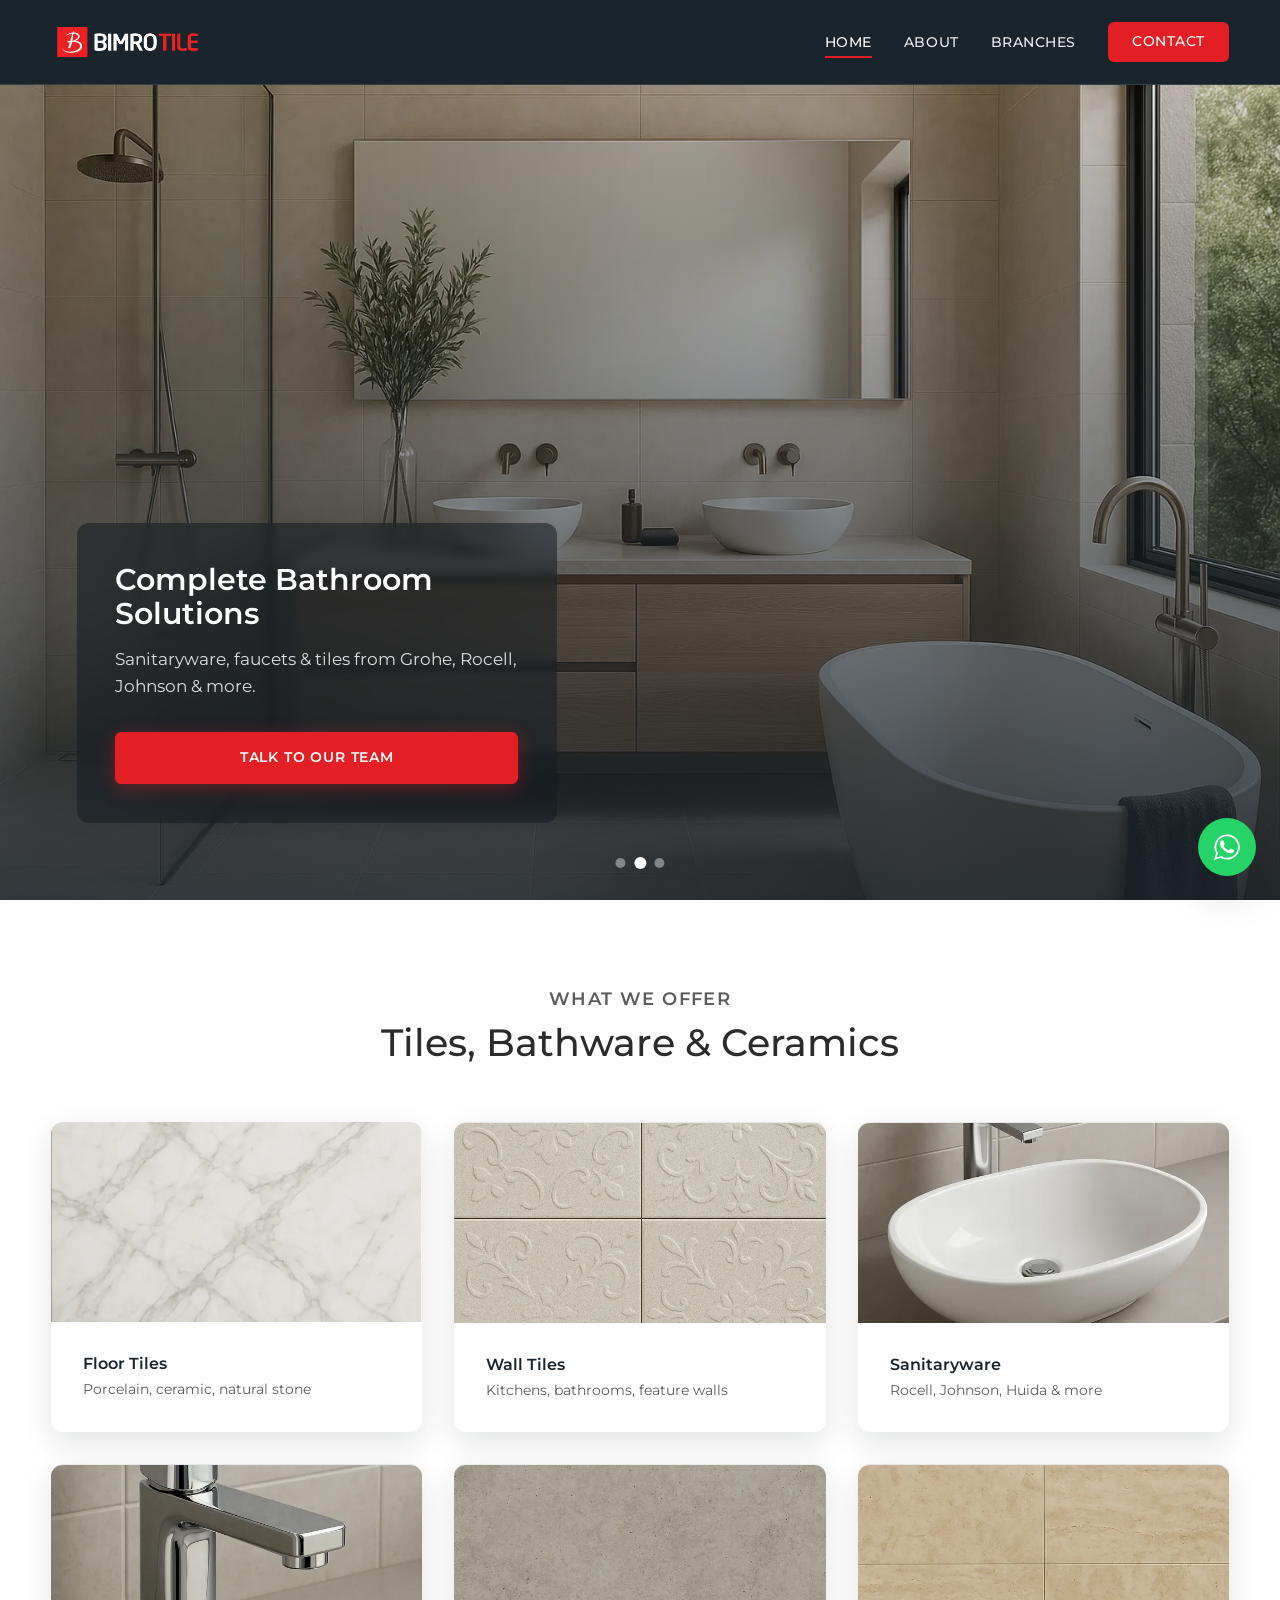
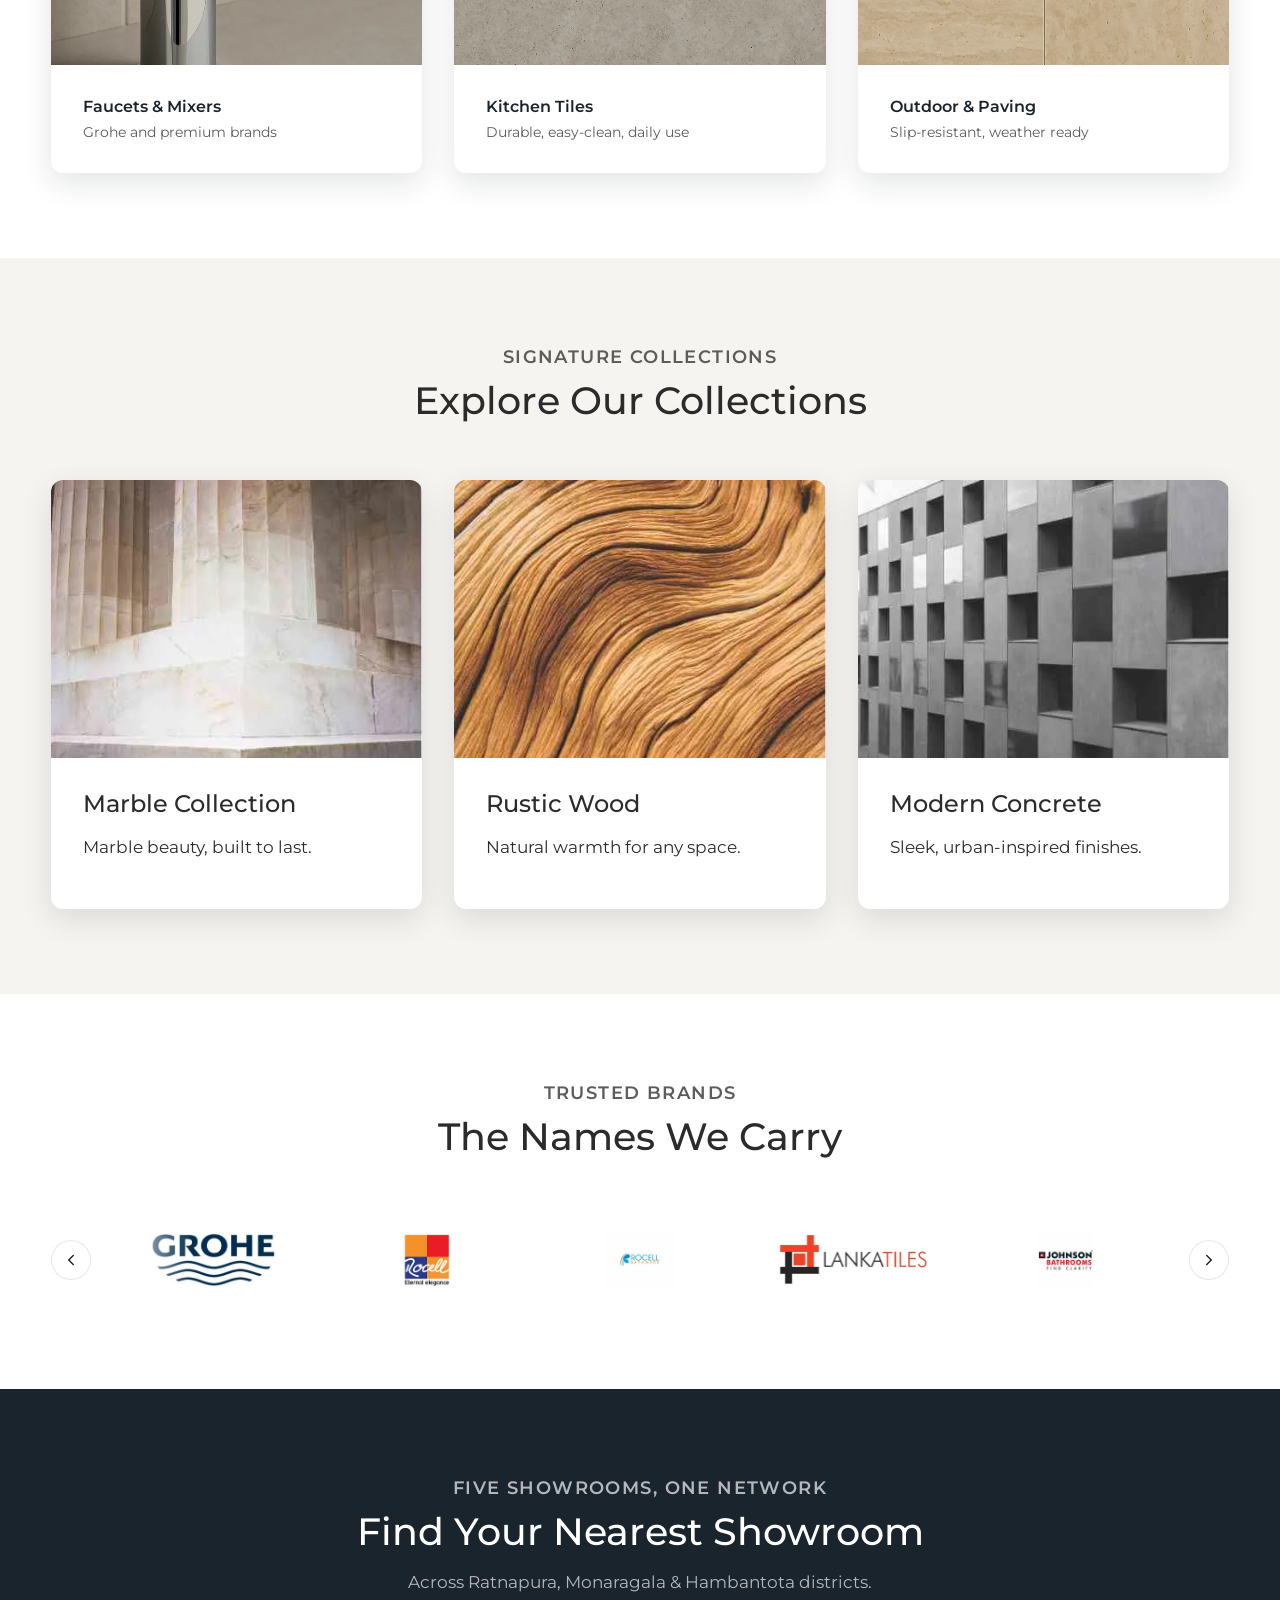
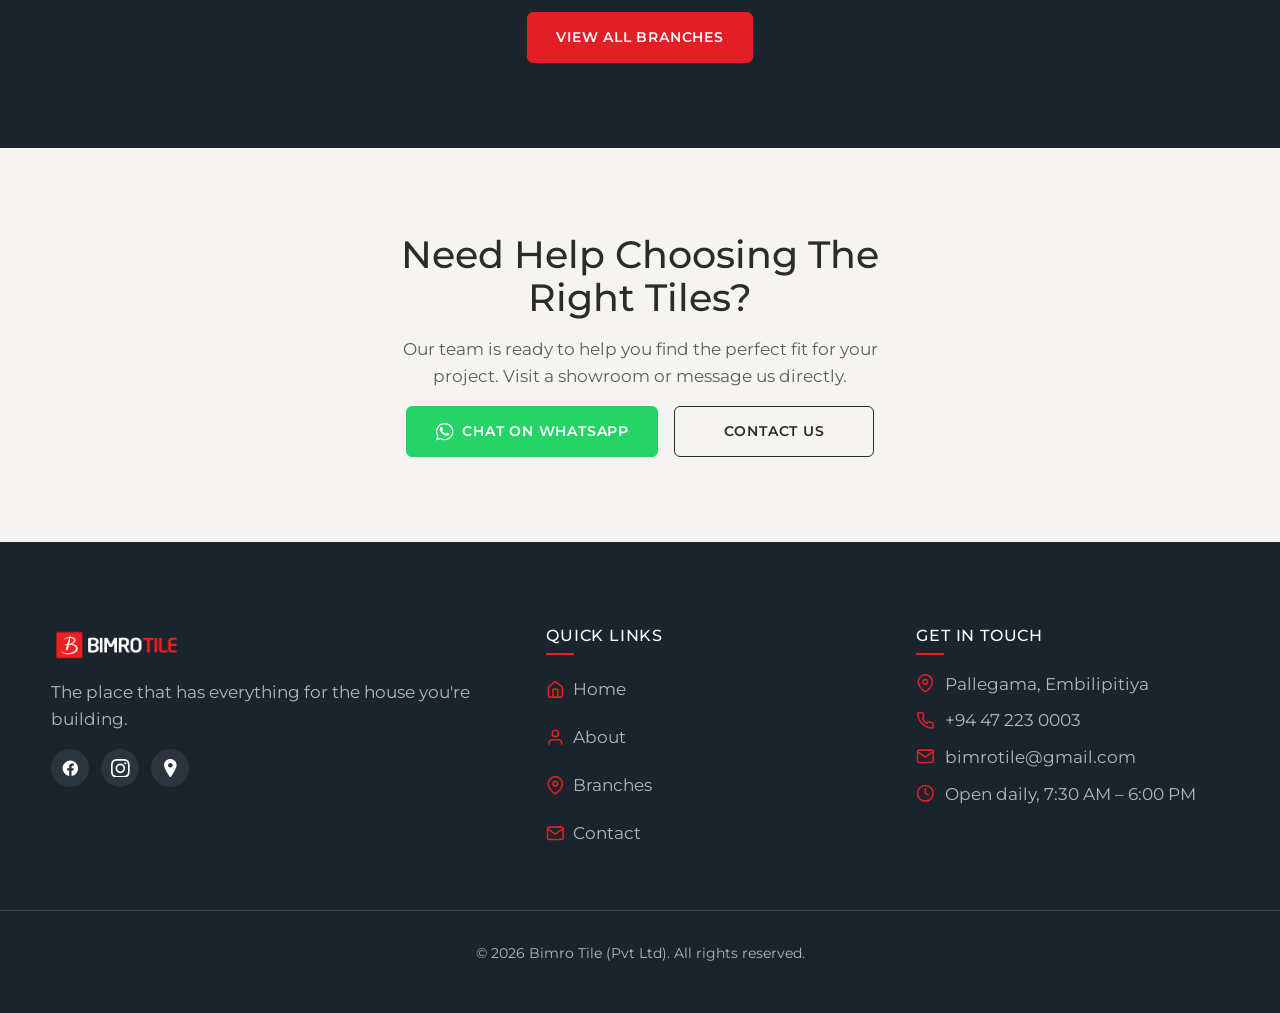
==== commit 71a128b6: "Fix full-width CTA sections, equal-size buttons, and footer Quick Links icon - CTA layout: replaced " ====
--- a/index.html
+++ b/index.html
@@ -271,24 +271,31 @@
       </div>
     </section>
 
-    <!-- CTA -->
-    <section class="cta">
-      <div class="container" data-reveal>
-        <div class="cta-dual">
-          <div class="cta-block cta-block--wa">
+    <!-- Branches teaser -->
+    <section class="branches-teaser bg-navy">
+      <div class="container">
+        <div class="branches-teaser-grid">
+          <div data-reveal>
             <p class="section-title">Five Showrooms, One Network</p>
             <h2>Find Your Nearest Showroom</h2>
             <p>Across Ratnapura, Monaragala &amp; Hambantota districts.</p>
             <a href="branches.html" class="btn btn-primary">View All Branches</a>
           </div>
-          <div class="cta-block cta-block--visit">
-            <h2>Need Help Choosing The Right Tiles?</h2>
-            <p>Our team is ready to help you find the perfect fit for your project. Visit a showroom or message us directly.</p>
-            <div class="cta-button-group">
-              <a href="https://wa.me/94719069648" class="btn-wa btn-wa--green" target="_blank" rel="noopener"><svg class="wa-logo" viewBox="0 0 24 24" fill="currentColor" aria-hidden="true"><path d="M17.47 14.38c-.3-.15-1.76-.87-2.03-.97-.27-.1-.47-.15-.67.15-.2.3-.77.97-.95 1.17-.17.2-.35.22-.65.07-1.77-.88-2.93-1.58-4.1-3.58-.31-.53.31-.49.89-1.63.1-.2.05-.37-.05-.52-.1-.15-.67-1.62-.92-2.22-.24-.58-.49-.5-.67-.5-.17 0-.37-.02-.57-.02-.2 0-.52.07-.8.37-.27.3-1.05 1.03-1.05 2.5s1.08 2.9 1.23 3.1c.15.2 2.1 3.2 5.1 4.36 2.5.98 3 .8 3.55.73.55-.07 1.76-.72 2-1.42.25-.7.25-1.3.17-1.42-.07-.13-.27-.2-.57-.35z"/><path d="M12 2a10 10 0 0 0-8.5 15.2L2 22l4.95-1.46A10 10 0 1 0 12 2z" fill="none" stroke="currentColor" stroke-width="1.5"/></svg>Chat on WhatsApp</a>
-              <a href="contact.html" class="btn btn-secondary">Contact Us</a>
-            </div>
-          </div>
+        </div>
+      </div>
+    </section>
+
+    <!-- CTA -->
+    <section class="cta">
+      <div class="container text-center" data-reveal>
+        <h2>Need Help Choosing The Right Tiles?</h2>
+        <p>Our team is ready to help you find the perfect fit for your project. Visit a showroom or message us directly.</p>
+        <div class="cluster" style="justify-content: center;">
+          <a href="https://wa.me/94719069648" class="btn btn-whatsapp" target="_blank" rel="noopener">
+            <svg viewBox="0 0 24 24" fill="currentColor" aria-hidden="true" class="btn-wa-icon"><path d="M17.47 14.38c-.3-.15-1.76-.87-2.03-.97-.27-.1-.47-.15-.67.15-.2.3-.77.97-.95 1.17-.17.2-.35.22-.65.07-1.77-.88-2.93-1.58-4.1-3.58-.31-.53.31-.49.89-1.63.1-.2.05-.37-.05-.52-.1-.15-.67-1.62-.92-2.22-.24-.58-.49-.5-.67-.5-.17 0-.37-.02-.57-.02-.2 0-.52.07-.8.37-.27.3-1.05 1.03-1.05 2.5s1.08 2.9 1.23 3.1c.15.2 2.1 3.2 5.1 4.36 2.5.98 3 .8 3.55.73.55-.07 1.76-.72 2-1.42.25-.7.25-1.3.17-1.42-.07-.13-.27-.2-.57-.35z"/><path d="M12 2a10 10 0 0 0-8.5 15.2L2 22l4.95-1.46A10 10 0 1 0 12 2z" fill="none" stroke="currentColor" stroke-width="1.5"/></svg>
+            Chat on WhatsApp
+          </a>
+          <a href="contact.html" class="btn btn-secondary">Contact Us</a>
         </div>
       </div>
     </section>
@@ -363,10 +370,30 @@
         <div>
           <h3 class="footer-heading">Quick Links</h3>
           <ul class="footer-links">
-            <li><a href="index.html">Home</a></li>
-            <li><a href="about.html">About</a></li>
-            <li><a href="branches.html">Branches</a></li>
-            <li><a href="contact.html">Contact</a></li>
+            <li>
+              <a href="index.html">
+                <svg class="icon" viewBox="0 0 24 24" fill="none" stroke="currentColor" stroke-width="2" stroke-linecap="round" stroke-linejoin="round" aria-hidden="true"><path d="M3 9l9-7 9 7v11a2 2 0 0 1-2 2H5a2 2 0 0 1-2-2z"/><polyline points="9 22 9 12 15 12 15 22"/></svg>
+                Home
+              </a>
+            </li>
+            <li>
+              <a href="about.html">
+                <svg class="icon" viewBox="0 0 24 24" fill="none" stroke="currentColor" stroke-width="2" stroke-linecap="round" stroke-linejoin="round" aria-hidden="true"><path d="M20 21v-2a4 4 0 0 0-4-4H8a4 4 0 0 0-4 4v2"/><circle cx="12" cy="7" r="4"/></svg>
+                About
+              </a>
+            </li>
+            <li>
+              <a href="branches.html">
+                <svg class="icon" viewBox="0 0 24 24" fill="none" stroke="currentColor" stroke-width="2" stroke-linecap="round" stroke-linejoin="round" aria-hidden="true"><path d="M21 10c0 7-9 13-9 13s-9-6-9-13a9 9 0 1 1 18 0z"/><circle cx="12" cy="10" r="3"/></svg>
+                Branches
+              </a>
+            </li>
+            <li>
+              <a href="contact.html">
+                <svg class="icon" viewBox="0 0 24 24" fill="none" stroke="currentColor" stroke-width="2" stroke-linecap="round" stroke-linejoin="round" aria-hidden="true"><path d="M22 6 12 13 2 6"/><rect x="2" y="4" width="20" height="16" rx="2"/></svg>
+                Contact
+              </a>
+            </li>
           </ul>
         </div>
 
--- a/css/main.css
+++ b/css/main.css
@@ -264,6 +264,12 @@
   box-shadow: var(--shadow-soft);
 }
 
+.btn-wa-icon {
+  width: 1.2rem;
+  height: 1.2rem;
+  flex-shrink: 0;
+}
+
 .btn-ghost-on-dark {
   background-color: transparent;
   border-color: var(--color-border-on-dark);
@@ -489,139 +495,17 @@
 }
 
 /* ==========================================
-   CTA — dual block (shared across all pages)
-   ========================================== */
-.cta-dual {
-  display: grid;
-  grid-template-columns: 1fr;
-  gap: var(--space-md);
-}
-
-.cta-block {
-  border-radius: var(--radius-md);
-  padding: var(--space-lg) var(--space-md);
-  text-align: center;
-}
-
-.cta-block h2 {
-  font-size: clamp(1.25rem, 3vw, 1.75rem);
-  margin-bottom: 0.5rem;
-  line-height: 1.2;
-}
-
-.cta-block p {
-  font-size: 0.95rem;
-  margin-bottom: var(--space-md);
-}
-
-.cta-block--wa {
-  background-color: var(--color-navy);
-}
-
-.cta-block--wa h2 { color: var(--color-white); }
-.cta-block--wa p  { color: var(--color-text-on-dark); }
-
-.cta-block--visit {
-  background-color: var(--color-white);
-  box-shadow: var(--shadow-soft);
-}
-
-.cta-block--visit h2 { color: var(--color-navy); }
-.cta-block--visit p  { color: var(--color-text-on-light-muted); }
-
-/* WhatsApp button */
-.btn-wa,
-.btn-hero-wa {
-  display: inline-flex;
-  align-items: center;
-  gap: 0.5rem;
-  background: var(--color-white);
-  color: var(--color-navy);
-  font-family: var(--font-primary);
-  font-weight: 600;
-  font-size: 0.9rem;
-  padding: 0.75rem 1.25rem;
-  border-radius: var(--radius-sm);
-  text-decoration: none;
-  min-height: 44px;
-  border: none;
-  cursor: pointer;
-  transition: background var(--duration-fast) var(--ease-standard);
-}
-
-.btn-wa:hover,
-.btn-hero-wa:hover {
-  background: rgba(255, 255, 255, 0.9);
-}
-
-.btn-wa--green {
-  background: #25D366;
-  color: var(--color-white);
-}
-
-.btn-wa--green:hover { background: #1ebe5d; }
-
-.wa-logo {
-  width: 20px;
-  height: 20px;
-  flex-shrink: 0;
-}
-
-.wa-dot {
-  width: 10px;
-  height: 10px;
-  border-radius: 50%;
-  background-color: #25D366;
-  flex-shrink: 0;
-  display: inline-block;
-}
-
-/* Mobile: full-width centered buttons */
-.btn-wa,
-.cta-block--visit .btn {
-  width: 100%;
-  justify-content: center;
-}
-
-/* Button group: side-by-side inline, wraps on small screens */
-.cta-button-group {
-  display: flex;
-  flex-wrap: wrap;
-  gap: 0.75rem;
-  justify-content: center;
-}
-
-/* Eyebrow on dark block: muted white, not red */
-.cta-block--wa .section-title {
-  color: rgba(255, 255, 255, 0.6);
-}
-
-@media (min-width: 768px) {
-  /* Remove all section/container/gap spacing so blocks bleed edge to edge */
-  .cta {
-    padding-block: 0;
-  }
-
-  .cta .container {
-    max-width: none;
-    padding-inline: 0;
-  }
-
-  .cta-dual {
-    gap: 0;
-  }
-
-  /* Blocks become full-width bands, not cards */
-  .cta-block {
-    border-radius: 0;
-    box-shadow: none;
-    padding: var(--space-xl) 15%;
-  }
-
-  .btn-wa,
-  .cta-block--visit .btn {
-    width: auto;
-  }
+   CTA
+   ========================================== */
+.cta h2 {
+  max-width: 36rem;
+  margin-inline: auto;
+}
+
+.cta p {
+  max-width: 34rem;
+  margin-inline: auto;
+  color: var(--color-text-on-light-muted);
 }
 
 /* ==========================================
@@ -704,12 +588,19 @@
 
 .footer-links a {
   color: var(--color-text-on-dark-muted);
-  display: block;
+  display: flex;
+  align-items: center;
+  gap: 0.5rem;
   padding-block: 0.35rem;
 }
 
 .footer-links a:hover {
   color: var(--color-white);
+}
+
+.footer-links .icon {
+  color: var(--color-red);
+  flex-shrink: 0;
 }
 
 .footer-contact-item {
--- a/css/pages/home.css
+++ b/css/pages/home.css
@@ -371,7 +371,30 @@
   }
 }
 
-/* CTA dual-block and WhatsApp button styles live in main.css */
+/* CTA buttons: equal width, centered content — desktop only */
+@media (min-width: 768px) {
+  .cta .btn {
+    min-width: 200px;
+    justify-content: center;
+  }
+}
+
+/* Branches teaser */
+.branches-teaser-grid {
+  text-align: center;
+  display: flex;
+  flex-direction: column;
+  align-items: center;
+}
+
+.branches-teaser-grid h2 {
+  color: var(--color-white);
+}
+
+.branches-teaser-grid p {
+  color: var(--color-text-on-dark-muted);
+  max-width: 40rem;
+}
 
 /* Mobile hero: fixed-size card — same height on all 3 slides */
 @media (max-width: 767px) {
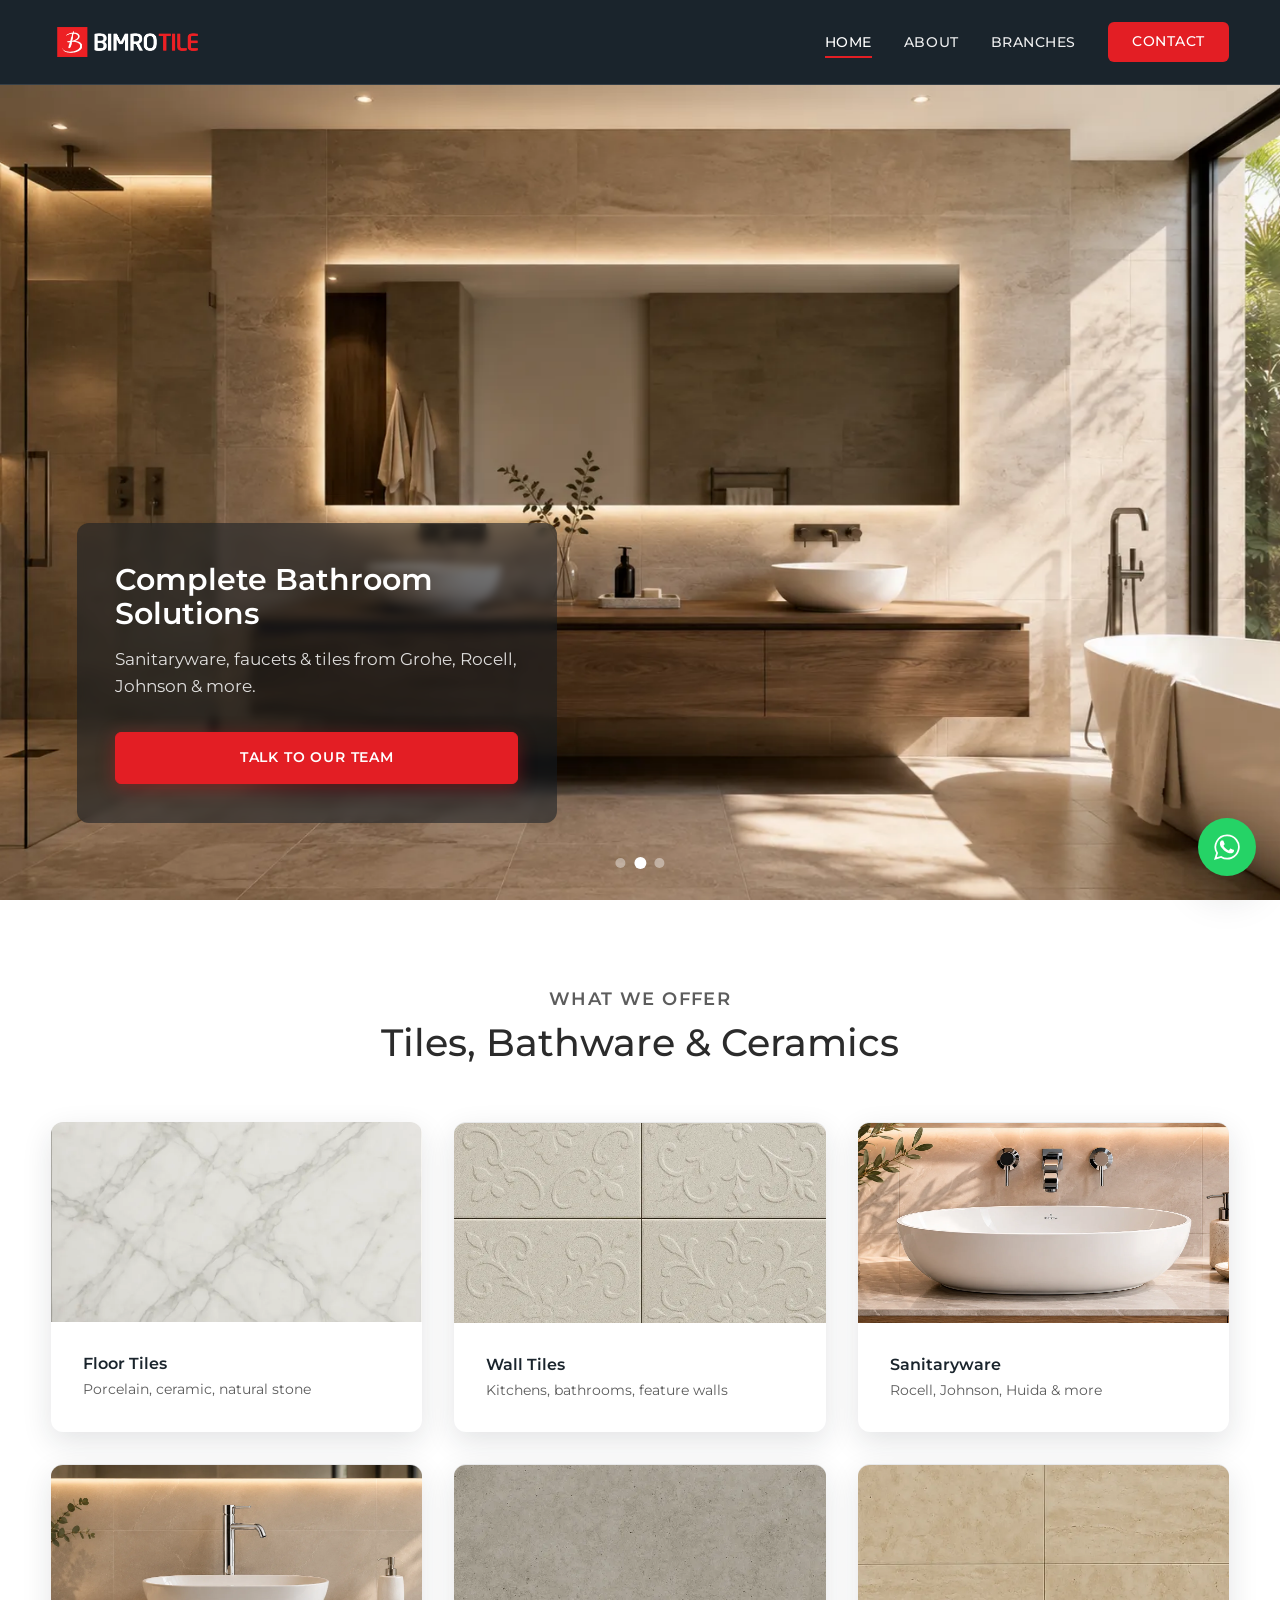
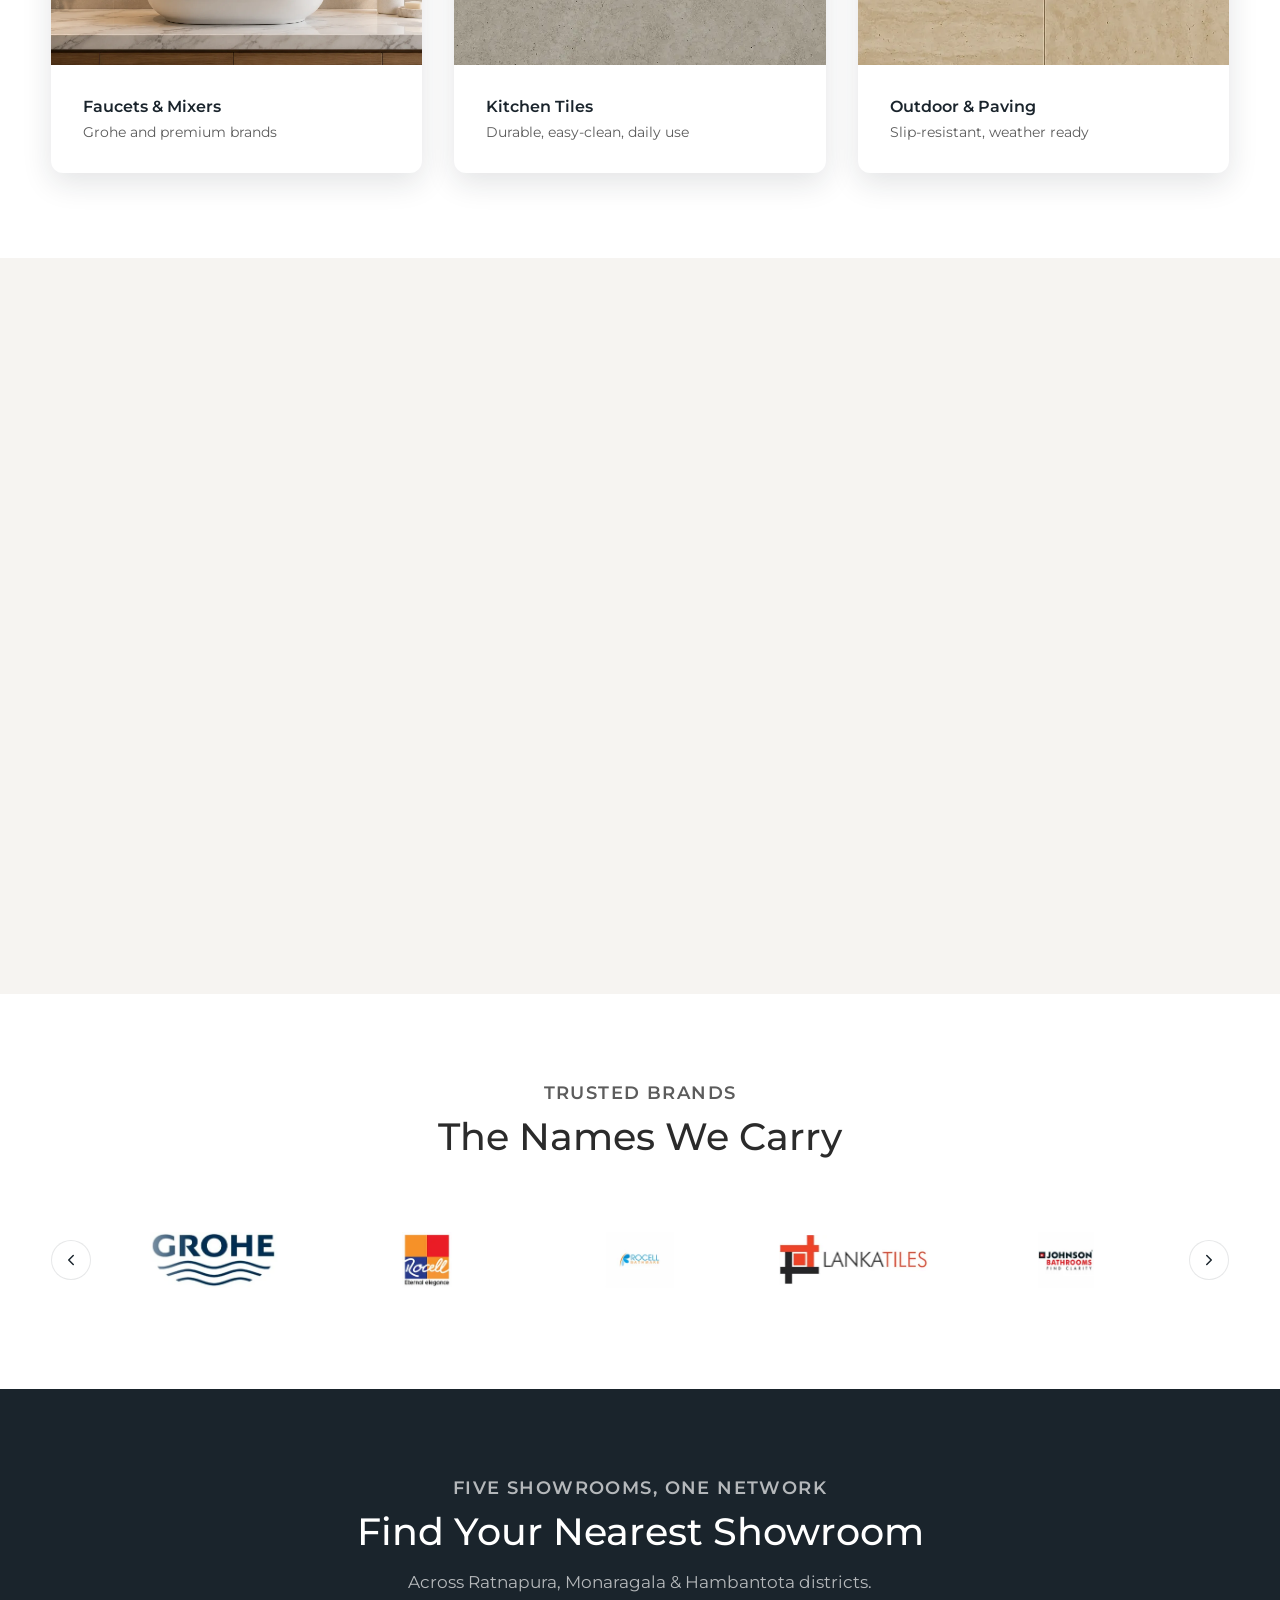
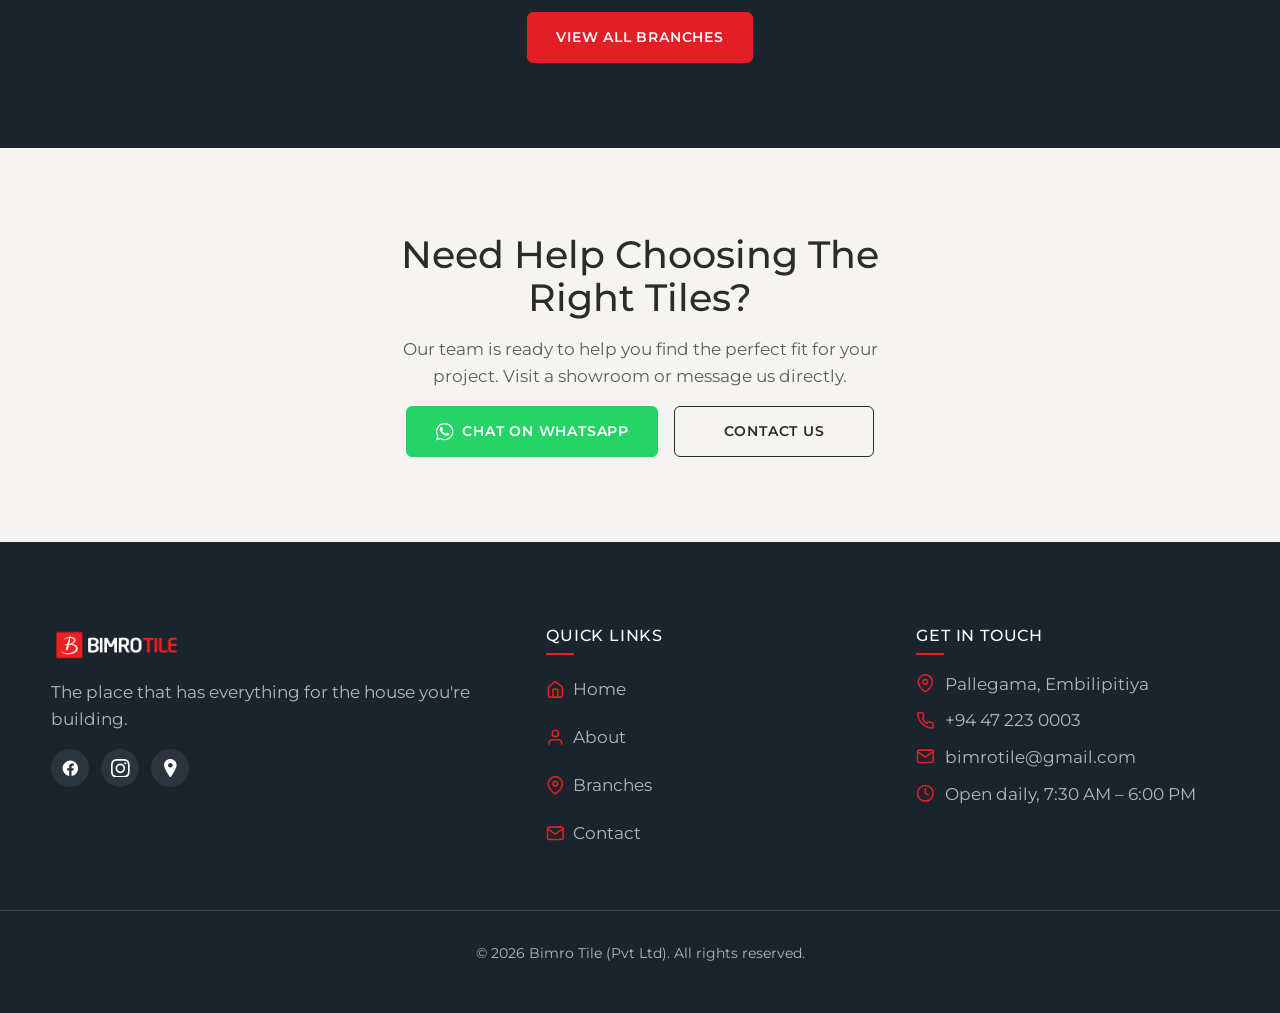
==== commit 45e902fc: "Update hero images and refresh offering card photos Replaced all three hero slider images with new A" ====
--- a/index.html
+++ b/index.html
@@ -61,8 +61,8 @@
       <div class="hero-slider">
         <div class="hero-slide active">
           <picture>
-            <source type="image/webp" srcset="images/hero/hero-tile-showcase-800w.webp 800w, images/hero/hero-tile-showcase-1536w.webp 1536w" sizes="100vw">
-            <img src="images/hero/hero-tile-showcase-1536w.jpg" srcset="images/hero/hero-tile-showcase-800w.jpg 800w, images/hero/hero-tile-showcase-1536w.jpg 1536w" sizes="100vw" alt="Modern living room with premium floor and wall tiles" class="hero-image" fetchpriority="high">
+            <source type="image/webp" srcset="images/hero/hero-showroom.webp" sizes="100vw">
+            <img src="images/hero/hero-showroom.webp" sizes="100vw" alt="Bimro Tile showroom exterior at dusk" class="hero-image" fetchpriority="high">
           </picture>
           <div class="hero-content">
             <div class="hero-content-inner">
@@ -74,8 +74,8 @@
         </div>
         <div class="hero-slide">
           <picture>
-            <source type="image/webp" srcset="images/hero/hero-bathroom-800w.webp 800w, images/hero/hero-bathroom-1536w.webp 1536w" sizes="100vw">
-            <img src="images/hero/hero-bathroom-1536w.jpg" srcset="images/hero/hero-bathroom-800w.jpg 800w, images/hero/hero-bathroom-1536w.jpg 1536w" sizes="100vw" alt="Bathroom fitted with modern bathware and tiling" class="hero-image" loading="lazy">
+            <source type="image/webp" srcset="images/hero/hero-bathroom.webp" sizes="100vw">
+            <img src="images/hero/hero-bathroom.webp" sizes="100vw" alt="Luxury bathroom with premium sanitaryware and tiling" class="hero-image" loading="lazy">
           </picture>
           <div class="hero-content">
             <div class="hero-content-inner">
@@ -87,8 +87,8 @@
         </div>
         <div class="hero-slide">
           <picture>
-            <source type="image/webp" srcset="images/hero/hero-kitchen-800w.webp 800w, images/hero/hero-kitchen-1536w.webp 1536w" sizes="100vw">
-            <img src="images/hero/hero-kitchen-1536w.jpg" srcset="images/hero/hero-kitchen-800w.jpg 800w, images/hero/hero-kitchen-1536w.jpg 1536w" sizes="100vw" alt="Kitchen with durable, stylish tiling" class="hero-image" loading="lazy">
+            <source type="image/webp" srcset="images/hero/hero-kitchen.webp" sizes="100vw">
+            <img src="images/hero/hero-kitchen.webp" sizes="100vw" alt="Modern kitchen with luxury tiles and finishes" class="hero-image" loading="lazy">
           </picture>
           <div class="hero-content">
             <div class="hero-content-inner">
@@ -142,8 +142,8 @@
           <li class="offering-row">
             <div class="offering-thumb">
               <picture>
-                <source type="image/webp" srcset="images/products/designer-basin.webp">
-                <img src="images/products/designer-basin-fallback.jpg" alt="Sanitaryware" loading="lazy" width="700" height="467">
+                <source type="image/webp" srcset="images/products/offering-sanitaryware.webp">
+                <img src="images/products/offering-sanitaryware.webp" alt="Sanitaryware" loading="lazy" width="700" height="467">
               </picture>
             </div>
             <div class="offering-info">
@@ -154,8 +154,8 @@
           <li class="offering-row">
             <div class="offering-thumb">
               <picture>
-                <source type="image/webp" srcset="images/products/modern-faucet.webp">
-                <img src="images/products/modern-faucet-fallback.jpg" alt="Faucets and mixers" loading="lazy" width="700" height="467">
+                <source type="image/webp" srcset="images/products/offering-faucets.webp">
+                <img src="images/products/offering-faucets.webp" alt="Faucets and mixers" loading="lazy" width="700" height="467">
               </picture>
             </div>
             <div class="offering-info">
@@ -311,7 +311,7 @@
           <a href="https://www.facebook.com/bimrotile" target="_blank" rel="noopener" aria-label="Bimro Tile on Facebook">
             <svg class="icon" viewBox="0 0 24 24" fill="currentColor" aria-hidden="true"><path d="M22 12a10 10 0 1 0-11.56 9.88v-6.99H7.9V12h2.54V9.8c0-2.5 1.49-3.89 3.78-3.89 1.1 0 2.24.2 2.24.2v2.46h-1.26c-1.24 0-1.63.77-1.63 1.56V12h2.78l-.44 2.89h-2.34v6.99A10 10 0 0 0 22 12z"/></svg>
           </a>
-          <a href="https://www.instagram.com/bimrotile" target="_blank" rel="noopener" aria-label="Bimro Tile on Instagram">
+          <a href="https://www.instagram.com/bimro.tile/" target="_blank" rel="noopener" aria-label="Bimro Tile on Instagram">
             <svg class="icon" viewBox="0 0 24 24" fill="currentColor" aria-hidden="true"><path d="M12 2.163c3.204 0 3.584.012 4.85.07 3.252.148 4.771 1.691 4.919 4.919.058 1.265.069 1.645.069 4.849 0 3.205-.012 3.584-.069 4.849-.149 3.225-1.664 4.771-4.919 4.919-1.266.058-1.644.07-4.85.07-3.204 0-3.584-.012-4.849-.07-3.26-.149-4.771-1.699-4.919-4.92-.058-1.265-.07-1.644-.07-4.849 0-3.204.013-3.583.07-4.849.149-3.227 1.664-4.771 4.919-4.919 1.266-.057 1.645-.069 4.849-.069zM12 0C8.741 0 8.333.014 7.053.072 2.695.272.273 2.69.073 7.052.014 8.333 0 8.741 0 12c0 3.259.014 3.668.072 4.948.2 4.358 2.618 6.78 6.98 6.98C8.333 23.986 8.741 24 12 24c3.259 0 3.668-.014 4.948-.072 4.354-.2 6.782-2.618 6.979-6.98.059-1.28.073-1.689.073-4.948 0-3.259-.014-3.667-.072-4.947-.196-4.354-2.617-6.78-6.979-6.98C15.668.014 15.259 0 12 0zm0 5.838a6.162 6.162 0 1 0 0 12.324 6.162 6.162 0 0 0 0-12.324zM12 16a4 4 0 1 1 0-8 4 4 0 0 1 0 8zm6.406-11.845a1.44 1.44 0 1 0 0 2.881 1.44 1.44 0 0 0 0-2.881z"/></svg>
           </a>
           <a href="https://maps.app.goo.gl/Rsxf3moLkCSfH7wA9" target="_blank" rel="noopener" aria-label="Find Bimro Tile on Google Maps">
@@ -358,7 +358,7 @@
             <a href="https://www.facebook.com/bimrotile" target="_blank" rel="noopener" aria-label="Bimro Tile on Facebook">
               <svg class="icon" viewBox="0 0 24 24" fill="currentColor" aria-hidden="true"><path d="M22 12a10 10 0 1 0-11.56 9.88v-6.99H7.9V12h2.54V9.8c0-2.5 1.49-3.89 3.78-3.89 1.1 0 2.24.2 2.24.2v2.46h-1.26c-1.24 0-1.63.77-1.63 1.56V12h2.78l-.44 2.89h-2.34v6.99A10 10 0 0 0 22 12z"/></svg>
             </a>
-            <a href="https://www.instagram.com/bimrotile" target="_blank" rel="noopener" aria-label="Bimro Tile on Instagram">
+            <a href="https://www.instagram.com/bimro.tile/" target="_blank" rel="noopener" aria-label="Bimro Tile on Instagram">
               <svg class="icon" viewBox="0 0 24 24" fill="currentColor" aria-hidden="true"><path d="M12 2.163c3.204 0 3.584.012 4.85.07 3.252.148 4.771 1.691 4.919 4.919.058 1.265.069 1.645.069 4.849 0 3.205-.012 3.584-.069 4.849-.149 3.225-1.664 4.771-4.919 4.919-1.266.058-1.644.07-4.85.07-3.204 0-3.584-.012-4.849-.07-3.26-.149-4.771-1.699-4.919-4.92-.058-1.265-.07-1.644-.07-4.849 0-3.204.013-3.583.07-4.849.149-3.227 1.664-4.771 4.919-4.919 1.266-.057 1.645-.069 4.849-.069zM12 0C8.741 0 8.333.014 7.053.072 2.695.272.273 2.69.073 7.052.014 8.333 0 8.741 0 12c0 3.259.014 3.668.072 4.948.2 4.358 2.618 6.78 6.98 6.98C8.333 23.986 8.741 24 12 24c3.259 0 3.668-.014 4.948-.072 4.354-.2 6.782-2.618 6.979-6.98.059-1.28.073-1.689.073-4.948 0-3.259-.014-3.667-.072-4.947-.196-4.354-2.617-6.78-6.979-6.98C15.668.014 15.259 0 12 0zm0 5.838a6.162 6.162 0 1 0 0 12.324 6.162 6.162 0 0 0 0-12.324zM12 16a4 4 0 1 1 0-8 4 4 0 0 1 0 8zm6.406-11.845a1.44 1.44 0 1 0 0 2.881 1.44 1.44 0 0 0 0-2.881z"/></svg>
             </a>
             <a href="https://maps.app.goo.gl/Rsxf3moLkCSfH7wA9" target="_blank" rel="noopener" aria-label="Find Bimro Tile on Google Maps">
--- a/css/pages/home.css
+++ b/css/pages/home.css
@@ -42,7 +42,6 @@
   content: "";
   position: absolute;
   inset: 0;
-  background: linear-gradient(180deg, rgba(26, 36, 44, 0.08) 0%, rgba(26, 36, 44, 0.5) 55%, rgba(26, 36, 44, 0.82) 100%);
 }
 
 .hero-content {
